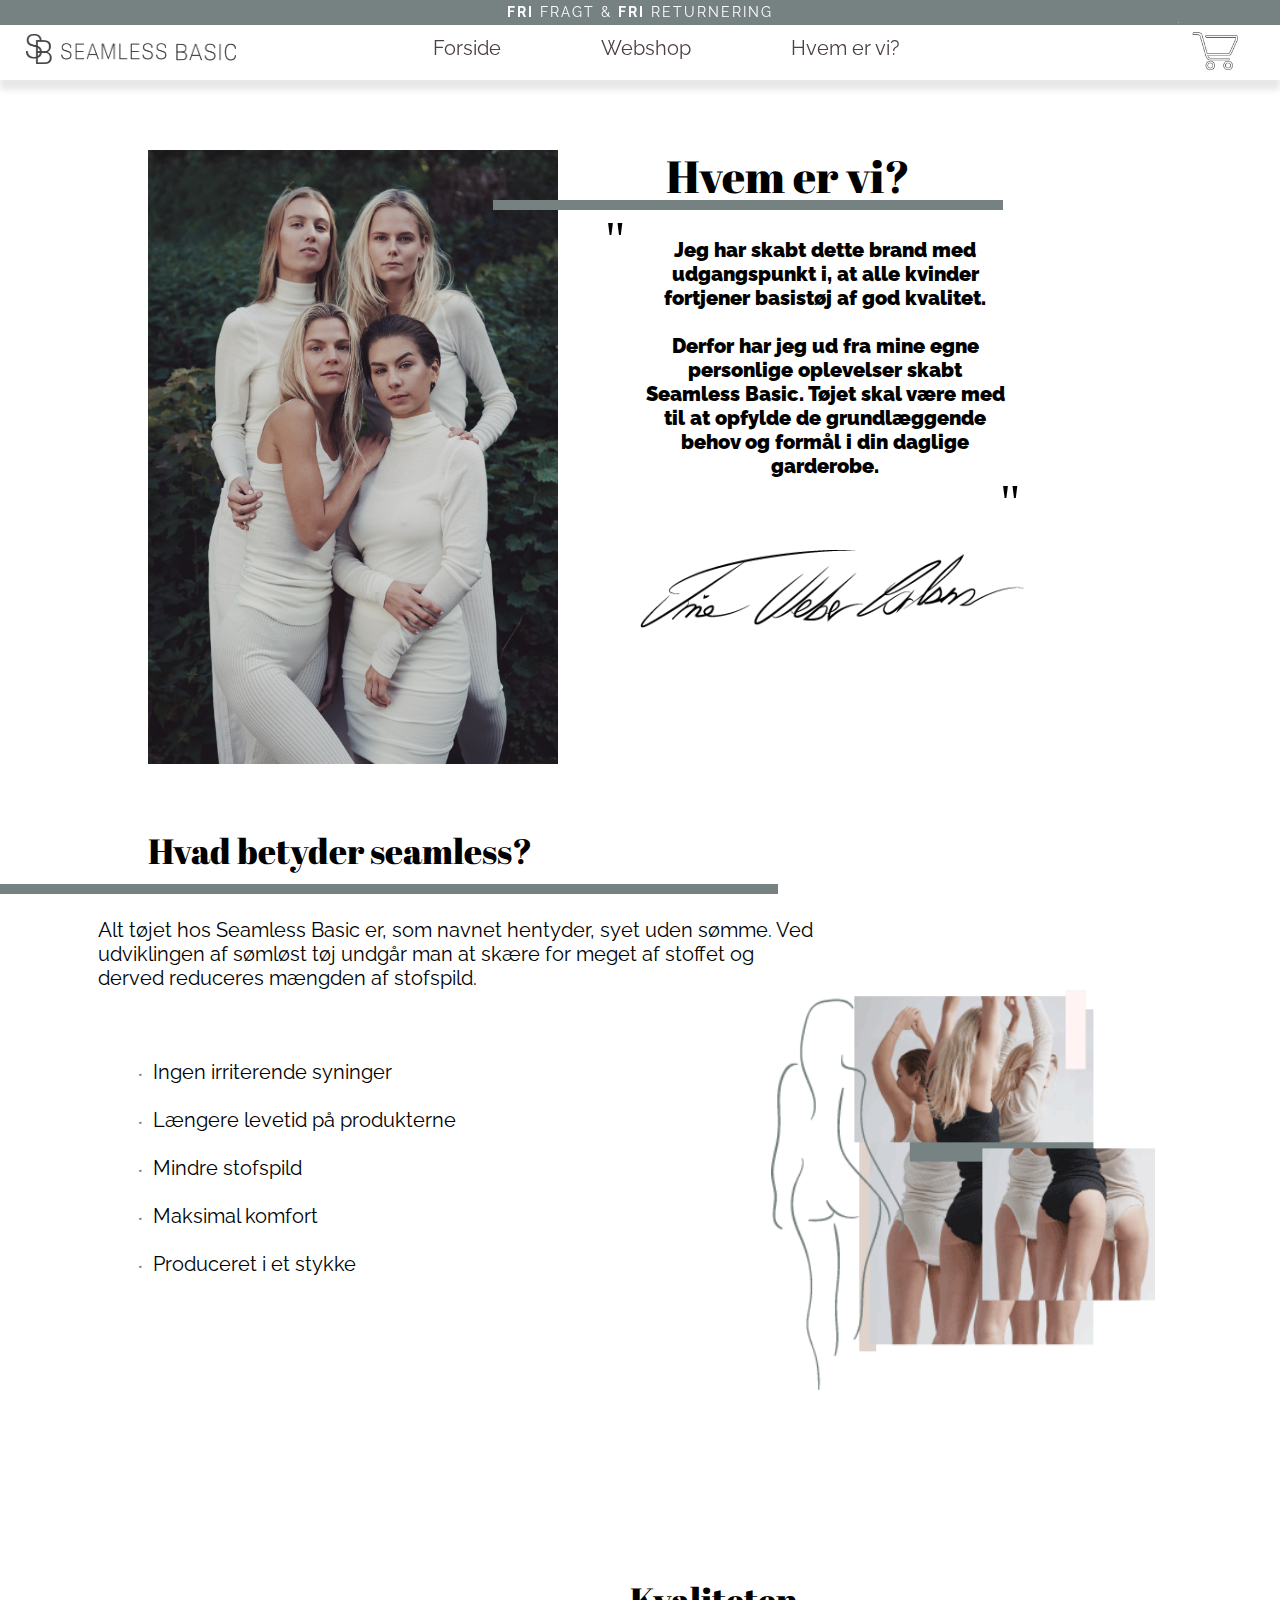
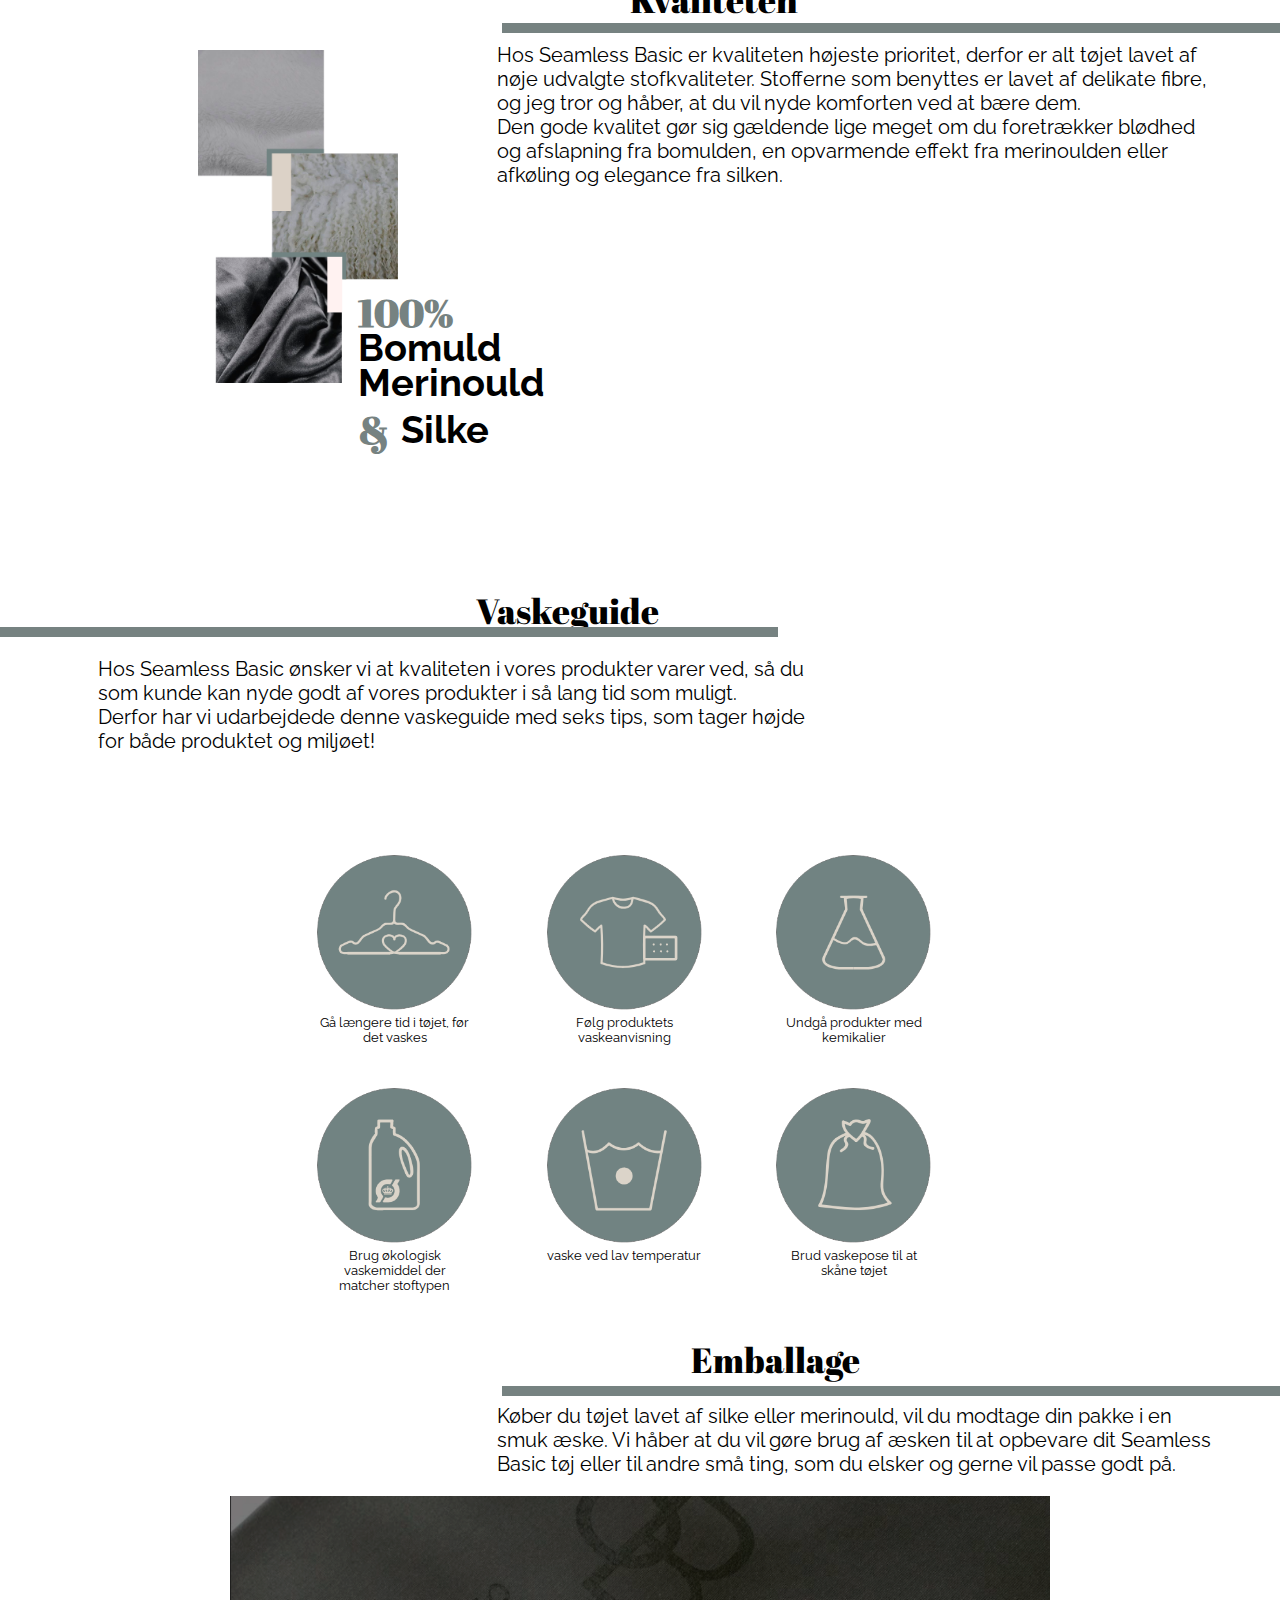
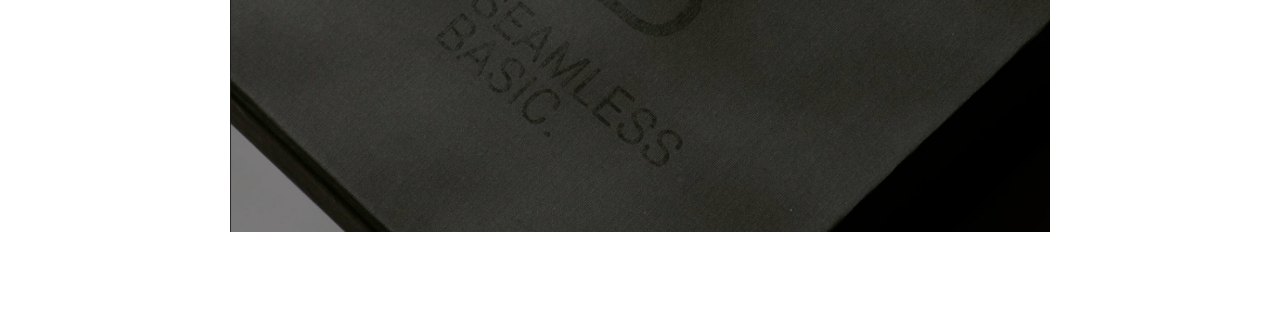
==== hvemside.html @ 3f20584e "font" ====
<!DOCTYPE html>
<html lang="da">

<head>
    <meta charset="utf-8">
    <!-- HUSK AT UDFYLDE BESKRIVELSE TIL SEO-->
    <meta name="Description" content="Hvem er Seamless Basic?">
    <meta name="viewport" content="width=device-width, initial-scale=1.0">
    <title>Seamless Basic</title>
    <meta name="description" content="Seamless Basic er tøjvirksomhed, som producerer basistøj i høj kvalitet.">
    <link rel="stylesheet" href="css/style.css">
    <link rel="icon" type="images" href="images/morktlogo.png">
    <link href="https://fonts.googleapis.com/css?family=Abril+Fatface|Raleway" rel="stylesheet">

</head>

<body>
    <!-- Mobil menu -->
    <div id="myNav" class="overlay">

        <!-- lukke knap i burgermenu -->
        <a href="javascript:void(0)" class="closebtn" onclick="closeNav()">&times;</a>

        <!-- Menu indhold -->
        <div class="overlay-content">

            <a href="index.html">Forside</a>
            <a href="webshop.html">Webshop</a>
            <a href="hvemside.html">Hvem er vi?</a>
            <img class="burgerlogo" src="images/hvidt-logo.png" alt="seamless-basic logo">

        </div>

    </div>
    <header>

        <div class="fragt">
            <p class="breaking" ""><span class="fed">FRI</span> FRAGT &amp; <span class="fed">FRI</span> RETURNERING</p>
        </div>

        <!-- Åben burger menu med -->
        <label onclick="openNav()" class="burgermenu"> &#9776;</label>

        <img class="headlogo" src="images/morktlogo.png" alt="seamless-basic logo">
        <img src="images/logomenu.png" alt="seamless-basic logo" class="comlogo">

        <ul class="commenu">
            <li><a href="index.html">Forside</a></li>
            <li> <a href="webshop.html">Webshop</a></li>
            <li> <a href="hvemside.html">Hvem er vi?</a></li>
        </ul>

        <a href="kurv.html"><img src="images/indkobskurv.png" alt="indkøbskurv" class="indkob"></a>

    </header>


    <div class="hvem_side">
        <section class="hvem_er_vi">


            <img id="hvem_billede" src="images/hvem.jpeg" alt="Billede af modeller med Seamless Basics tøj">


            <h1 class="hvem_overskrift">Hvem er vi?</h1>

            <div class="hvem_streg hvem_streg1"> </div>

            <div class="hvem_er_vi_indhold">
                <p id="tegn1">"</p>
                <p class="trine_tekst">
                    Jeg har skabt dette brand med udgangspunkt i, at alle kvinder fortjener basistøj af god kvalitet. <br><br>Derfor har jeg ud fra mine egne personlige oplevelser skabt Seamless Basic. Tøjet skal være med til at opfylde de grundlæggende behov og formål i din daglige garderobe. </p>
                <p id="tegn2">"</p>
                
            </div>

            <img id="underskrift" src="images/underskrift.png" alt="Trine Webers underskrift">

        </section>

        <section id="seamless">

            <h1 id="seamless_overskrift">Hvad betyder seamless?</h1>

            <div class="hvem_streg hvem_streg2"> </div>

         
                <p class="hvem_tekst hvem_tekst_seam web_tekst_left"> Alt tøjet hos Seamless Basic er, som navnet hentyder, syet uden sømme. Ved udviklingen af sømløst tøj undgår man at skære for meget af stoffet og derved reduceres mængden af stofspild. </p>


                 <img id="seamless_billede" src="images/seamseam.png" alt="Et billede af en sømløs top">

                <ul id="seamless_liste">
                    <li>Ingen irriterende syninger</li>
                    <br>
                    <li>Længere levetid på produkterne</li>
                    <br>
                    <li>Mindre stofspild</li>
                    <br>
                    <li>Maksimal komfort</li>
                    <br>
                    <li>Produceret i et stykke</li>
                </ul>

        </section>

        <section id="kvali">

            <h1 id="kvali_overskrift">Kvaliteten</h1>

            <div class="hvem_streg hvem_streg3"> </div>
            
            <p class="hvem_tekst web_tekst_right"> Hos Seamless Basic er kvaliteten højeste prioritet, derfor er alt tøjet lavet af nøje udvalgte stofkvaliteter. Stofferne som benyttes er lavet af delikate fibre, og jeg tror og håber, at du vil nyde komforten ved at bære dem. <br> Den gode kvalitet gør sig gældende lige meget om du foretrækker blødhed og afslapning fra bomulden, en opvarmende effekt fra merinoulden eller afkøling og elegance fra silken.
            </p>

            <div class="kvali_flex">
                <img id="kvali_billede" src="images/kvalitet_billede.png" alt="Et billede af tøjets kvaliteter">

                <div class="kvali_100">
                    <h2 class="kvali_og">100%</h2>
                    <h2 class="kvali_info">
                        Bomuld </h2>
                    <h2 class="kvali_info">
                        Merinould </h2>

                    <div class="kvalitet_beskrivelse_linje">
                        <h2 class="kvali_og">
                            &amp; </h2>
                        <h2 class="kvali_silke">
                            Silke </h2>
                    </div>
                </div>
            </div>
        </section>


        <section class="vaskeguide1">

            <h1 id="guide_overskrift">Vaskeguide</h1>

            <div class="hvem_streg hvem_streg4"> </div>

            <p class="hvem_tekst web_tekst_left"> Hos Seamless Basic ønsker vi at kvaliteten i vores produkter varer ved, så du som kunde kan nyde godt af vores produkter i så lang tid som muligt. <br> Derfor har vi udarbejdede denne vaskeguide med seks tips, som tager højde for både produktet og miljøet!
            </p>

            <article id="guide">

                <div class="guide_gruppe">
                    <img class="guide_img" src="images/krog.png" alt="Guide til at passe bedre på dit tøj">

                    <p class="ikon1">Gå længere tid i tøjet, før det vaskes</p>
                </div>

                <div class="guide_gruppe">
                    <img class="guide_img" src="images/vaskeanvisning.png" alt="Guide til at passe bedre på dit tøj">

                    <p class="ikon2">Følg produktets vaskeanvisning</p>
                </div>

                <div class="guide_gruppe">
                    <img class="guide_img" src="images/kemikalier.png" alt="Guide til at passe bedre på dit tøj">

                    <p id="ikon2">Undgå produkter med kemikalier</p>
                </div>

                <div class="guide_gruppe">
                    <img class="guide_img" src="images/vaskemiddel.png" alt="Guide til at passe bedre på dit tøj">

                    <p id="ikon2">Brug økologisk vaskemiddel der matcher stoftypen</p>
                </div>

                <div class="guide_gruppe">
                    <img class="guide_img" src="images/kold_vask.png" alt="Guide til at passe bedre på dit tøj">

                    <p id="ikon2">vaske ved lav temperatur</p>
                </div>


                <div class="guide_gruppe">
                    <img class="guide_img" src="images/vaskepose.png" alt="Guide til at passe bedre på dit tøj">

                    <p id="ikon2">Brud vaskepose til at skåne tøjet</p>
                </div>

            </article>
        </section>


        <section id="emba">

            <h1 id="emba_overskrift">Emballage</h1>

            <div class="hvem_streg hvem_streg5"> </div>

            <article class="emba_afsnit">
                <p class="hvem_tekst web_tekst_right"> Køber du tøjet lavet af silke eller merinould, vil du modtage din pakke i en smuk æske. Vi håber at du vil gøre brug af æsken til at opbevare dit Seamless Basic tøj eller til andre små ting, som du elsker og gerne vil passe godt på.
                </p>

                <img id="emba_billede" src="images/embalage_hvem.png" alt="Et billede af den eksklusive indpakning">
            </article>

        </section>

    </div>

<!-- script til burgermenu -->
      <script>
function openNav() {
  document.getElementById("myNav").style.width = "100%";
}

function closeNav() {
  document.getElementById("myNav").style.width = "0%";
}
</script>

</body>

</html>
---- css/style.css ----
/*
FONTE

font-family: 'Abril Fatface', cursive;
font-family: 'Raleway', sans-serif; */

html,
body {
    margin: 0;
    box-sizing: border-box;

}


p,
h2,
h3,
a, 
ul{
 font-family: 'Raleway', sans-serif;
    
}

h1{
    font-family: 'Abril Fatface', cursive;
    
}



.fragt {
    width: 100%;
    height: 25px;
    background-color: #768281;
    text-align: center;
    font-size: 14px;
    font-family: 'Raleway', sans-serif;
    color: white;
    letter-spacing: 2px;
}



.fed {

    font-weight: bold;
}

.breaking {
    margin: 0;
    padding-top: 4px;
}




.overlay {
    height: 100%;
    width: 0;
    position: fixed;
    z-index: 1;
    top: 0;
    left: 0;
    background-color: #768281;
    overflow-x: hidden;
    transition: 0.5s;
    z-index: 2000;
}

/* overlay indhold */

.overlay-content {
    position: relative;
    top: 10%;
    width: 100%;
    text-align: center;
}

/*Burgermenu links */

.overlay a {
    padding: 20px;
    text-decoration: none;
    font-size: 33px;
    color: white;
    display: block;
    transition: 0.3s;
    font-family: 'Raleway', sans-serif;
    border-bottom: 1px solid
}


.overlay .closebtn {
    position: absolute;
    top: 10px;
    right: 90%;
    font-size: 60px;
    padding: 0;
    border-bottom: none;
}

.overlay-content img {
    width: 25%;
    padding-top: 20px;
    margin-left:37.5%;

}

/*header - burgermenu lukkede*/

header {
    height: 80px;
    box-shadow: 0px 10px 6px #E8E8E8;
    width: 100%;
    background-color: white;
    position: fixed;
    top: 0;
    position:fixed;
    top:0;
    z-index: 1000;
   
  

}

.comlogo {
    display: none;
}

.commenu {
    display: none;
}


/*burgermenu-symbol*/

label {
    margin-left: 2%;
    color: #4C4044;
    font-size: 36px;
    position: absolute;


}


/*logo i midten af header*/

.headlogo {
    min-width: 33px;
    max-width: 33px;
    position: absolute;
    left: 45%;
    top: 32px;

}

/*indkøbskurv*/

.indkob {
    width: 10%;
    position: absolute;
    left: 83%;
    min-width: 50px;
    max-width: 50px;
}

/*billede og tekst på forside - Hero*/

.hero{
    position: relative;
    width:100%;
    height: auto;
    margin-top:80px;
    
    
}




.hero img{
    width: 100%;
    
}





.hero button{
    position: absolute;
    border:none;
    background-color:#FFFFFF;
    color:#5C5255;
    font-family: 'Abril Fatface';
    font-size: 16px;
    text-decoration: underline;
    width:100px;
    height:33px;
    top:89%;
    left:55%;
    
}

.tekst{
    position:absolute;
    top:47%;
    left:14%;
    color:white;
}

.tekst h1{
    margin-bottom: 0;
    width:100%;
}

.tekst p{
   margin-top:4px;
    font-size: 12px;
    width:94%
}

.herocom, .herostor{
    display: none;
}


/* Teasers på forside*/

.teaser{
    position:relative;
    width:100%;
    margin-top: 12px;
}

/*hvad er seamless*/

.seamless img  {
    position: relative;
    width:90%;
    margin-left:5%
     
}

.kvalitet img{
    position: relative;
    width:90%;
    margin-left:5%;
    
}


.vaskeguide img{
    position: relative;
    width:90%;
    margin-left:5%;
}

.emballage img{
    position: relative;
    width:90%;
    margin-left:5%;
}

.linktekst{
text-decoration: none;
font-family: 'Abril Fatface';
font-size: 23px;
font-weight: 100;
white-space: nowrap;
position: absolute;
top: 50%;
left: 50%;
transform: translate(-50%, -50%);
color:white;
letter-spacing: 0.5px;

}

.teasercom1 {
    display: none;
}

.teasercom2 {
    display: none;
}

.teasercom3{
    display: none;
}

.teasercom4{
    display: none;
}

/*produkter bund af forside*/ 


.overskrift_bund1{
    font-family: 'Abril Fatface', cursive;
    color: #4C4044;
    font-weight: 100;
    margin-top: 0px;
    font-size: 22px;
    margin-left: 5%;
    margin-bottom: 0px;
    margin-top:4px;
    
}
.stregforside{
    
    background-color:#768281;
    width: 32.8%;
    position:relative;
    left:62.0%;
    top:-15px;
    height:10px;
    

    
}

.imgbund {
    display: none;
}
/*WEBSHOP */
/* Filtrering af tøjet*/
.filtrering {
    clear: both;
    max-width: 100%;
    background-color: white;
    margin-top: 90px;
    margin-left: 10%;
    margin-right: 10%;
}
.filterdrop {
    background-color: #ffff;
    color: white;
    padding: 16px;
    font-size: 16px;
    border: none;
    float: left;
    color: #4C4044;
    text-decoration: underline;
}

.filter-knapper {
    position: relative;
    display: inline-block;
}

.filter-content, .filter-content1, .filter-content2  {
    display: none;
    position: absolute;
    background-color: #fff;
    min-width: 160px;
    box-shadow: 0px 8px 16px 0px rgba(0,0,0,0.2);
    z-index: 1;
    margin-top: 45px;
}

.filter-content1 {
    margin-left: 22%;
}
.filter-content2 {
    margin-left: 47%;
}
.filter-content li, .filter-content1 li, .filter-content2 li {
    cursor: pointer;
    color: #4C4044;
    padding: 12px 16px;
    text-decoration: none;
    display: block;
    list-style-type: none;
}

.filterknapper:hover .filter-content, .filterknapper:hover .filter-content1, .filterknapper:hover .filter-content2  {
    display: block;
}

/* Hele galleriet - billeder af tøj og beskrivelser) */

.galleri {
    clear: both;
    width: 80%;
    margin: 150px auto 10px auto;
}

/* wrapper om billede og produktinformationen */

.produkt {
    float: left;
    margin: 10px;
    width: 43.3%;
    margin-bottom: 30px;
}

.produkt .toj-galleri {
    width: 100%;
    height: auto;
}

.toj-galleri:hover {
    transform: scale(1.05); 
}

/* Wrapper om produktinformation */

.produktbeskrivelse {
    color: #4C4044;
    text-align: center;
    margin: 10px;
    line-height: 23px;
}
/* Styling af produktekst - navnet typen og prisen */
.type, .toj-navn, .pris {
    text-decoration: none;
    color: #4C4044;
}

.toj-navn {
    font-size: 20px;
}

.type {
    font-size: 14px;
}

.pris {
    margin-top: 20px;
    font-size: 15px;
}
/* læg i kurv knap */

.kurv-knap {
    background-color: #4C4044;
    color: white;
    width: 70%;
    font-size: 14px;
    font-family: 'Raleway', sans-serif;
    color: white;
    letter-spacing: 1px;
    text-decoration: none;
    padding: 8px 5px 8px 5px;
    margin: 5px;
    line-height: 40px;
}

/* produktside styling *//* produktside styling *//* produktside styling *//* produktside styling *//* produktside styling */

/* wrapper om hele siden *//* wrapper om hele siden *//* wrapper om hele siden */
.main_section{
    margin-top: 100px;
}

/* (top af produktside) */
/* breadcrumbs *//* breadcrumbs *//* breadcrumbs *//* breadcrumbs *//* breadcrumbs */
ul.breadcrumb {
    margin: 30px 0px 0px -15px;
}

ul.breadcrumb li {
    display: inline;
    font-size: 12px;
}
ul.breadcrumb li+li:before {
    color: #4C4044;
    content: "/\00a0";
}
ul.breadcrumb li a {
    color: #4C4044;
    text-decoration: none;
    font-family: 'Raleway', sans-serif;
}

/* (top af produktside) */
/* slideshow *//* slideshow */ /* slideshow */ /* slideshow */ /* slideshow */ 
.fade{
    width: 80%;
    margin: 10%;
    margin-top: 10%
}

.fade img{
    width: 100%;
}

.slick-prev:before,
.slick-next:before {
  color:#768281 !important; /* !important - er vigtig for at overrule stylingen der hentes ned fra jquery bibliotek */
}

/* (top af produktside) */
/* vælg farve knap *//* vælg farve knap *//* vælg farve knap *//* vælg farve knap */
.container_farveknap , img{
    width: 20px;
    display: flex;
    margin-right: 10px;
}

.container_farveknap{
    justify-content: center;
    width: 100%;
}

.farveknap_overskrit{
    display: flex;
    justify-content: center;
    width: 100%;
}

/* (top af produktside) */
/*produkt information *//*produkt information *//*produkt information *//*produkt information */

.info h1 {
text-align: center;
color: #4C4044;
font-size: 40px;
margin-bottom: 0;
font-family: 'Raleway', sans-serif;
}

.info h2 {
text-align: center;
color: #4C4044;
font-size: 12px;
font-weight: normal;
}

.info h3 {
text-align: center;
color: #4C4044;
font-size: 16px;
font-weight: 100;
}



.fa{/* marker udfra punkter*/ 
    margin-right: 15px;
}




.info_tekst p{
    font-size: 16px;
    color: #4C4044;
    margin: 10px 0px 10px 20px;
}

.container_tekst1 {
    display: flex; 
    justify-content: center;
}

.container_tekst2 {
    display: flex; 
    justify-content: center;
    margin-left: -42.5px;
}



/* (top af produktside) */
/* læg i kurv & fragt *//* læg i kurv & fragt *//* læg i kurv & fragt *//* læg i kurv & fragt */
.kurv_knap{
    background-color: #4C4044;
    padding: 10px 40px 10px 40px;
    color: white;
    font-family:  'Raleway', sans-serif;
    font-size: 16px;
    text-decoration: none;
}

.kurv_container{
    display: flex;
    position: relative;
    justify-content: center;
    margin-top: 20px;
}

.fri_fragt img{
    width: 40px;
    height:30px;
    margin-right: 10px;
}

.fri_fragt {
    display: flex;
    position: relative;
    align-items: center;
    justify-content: center;
    margin-top: 20px;
}

/* populære produkter (bund af produktside)*//* populære produkter (bund af produktside)*/

.produkter_bund_overskrift{
    display: flex;
    width: 100%
}


.overskrift_bund{
    font-family: 'Abril Fatface', cursive;
    font-weight: normal;
    margin-left: 0px;
    color: #4C4044;
    width: 190px;
    font-size: 20px;
    margin-left: 6%;
    
}
.streg_overskrift{
    background-color: #768281;
    height: 4px;
    width: 37%;
    position: relative;
    top: 33px;
    margin-left: 5px;
    
}

.produkter_bund{
margin-left: 5%;
margin-top: 0;
width: 90%;
}

.produkt_3_infoside{
    display: none;
}

/* produktside styling SLUT *//* produktside styling SLUT *//* produktside styling SLUT *//* produktside styling SLUT */

/* indkøbskurv styling *//* indkøbskurv styling *//* indkøbskurv styling *//* indkøbskurv styling */

.content_kurv{
    margin-top: 110px;
}

.content_kurv h1{
    text-align: center;
    font-family: 'Abril Fatface', cursive;
    font-weight: normal;
    color: #4C4044;
    font-size: 30px;
    margin-bottom: 0;
}

.kurv_streg_overskrift{
    padding: 2px 5px 5px 2px;
    background-color: #768281;
    width: 225px;
    margin: auto;
    position: relative;
    top: -5px; 
}

.tom_kurv{
    text-align: center;
    font-size: 30px;
    margin-bottom: 10px;
    color: #4C4044;
}

.kurv_knap_tom{
    background-color: #768281;
    padding: 10px 40px 10px 40px;
    color: white;
    font-family:  'Raleway', sans-serif;
    font-size: 16px;
    text-decoration: none;
    width: 
}

.kurv_tom_container{
    display: flex;
    position: relative;
    justify-content: center;
    margin-top: 20px;
    margin-bottom: 100px;
}

/* indkøbskurv styling - SLUT *//* indkøbskurv styling - SLUT *//* indkøbskurv styling - SLUT */


/* hvem side styling *//* hvem side styling *//* hvem side styling *//* hvem side styling *//* hvem side styling */
.hvem_side {
    margin-top: 100px;
    width: 100%;
    margin-right: 0;

}

/* styling af alle streger */

.hvem_streg {
    background-color: #768281;
    padding: 5px;
    position: absolute;
}


/* styling af alle tekster */

.hvem_tekst {
    text-align: center;
    font-size: 13px;
    width: 90%;
    margin-left: auto;
    margin-right: auto;
    
    
    
    
}


/* styling af hvem er vi container */

.hvem_er_vi {
    display: flex;
    flex-direction: column;
}

/* styling til billede */

#hvem_billede {
    width: 40%;
    height: auto;
    margin-left: 20px;
    z-index: -1;
}


/*styling til overskriften */

.hvem_overskrift {
    font-weight: normal;
    top: 80px;
    left: 47%;
    position: absolute;
    font-size: 30px;
    width: 200px;
}

/*styling til streg under overskriften */

.hvem_streg1 {
    margin-top: 50px;
    margin-left: 35%;
    width: 200px; 
}


/* styling til tegn */

#tegn1,
#tegn2 {
    font-size: 50px;
    font-family: cursive;
    margin: 0;
}

#tegn1 {
    margin-bottom: -50px;
}

#tegn2 {
    position: relative;
    left: 80%;
    max-width: 1px;
    top: -25px;
}




/*styling til tekst */

.hvem_er_vi_indhold {
    position: absolute;
    margin-top: 60px;
    margin-left: 50%;
    width: 45%;
    
}

.trine_tekst {
    font-size: 13px;
    text-align: center;
    font-weight: 900;
}


#underskrift {
    width: 70%;
    position: relative;
    margin-top: 170px;
    margin-left: auto;
    margin-right: auto;
}


/* styling til seamless afsnit*/

#seamless {
    display: flex;
    flex-direction: column;
    margin-top: 40px; 
}

#seamless_overskrift {
    font-size: 23px;
    margin-left: 12%;
    font-weight: normal;
    width: 275px;  
}


.hvem_streg2 {
    width: 88%;
    margin-top: 53px;
    left: 0;
}


#seamless_billede {
    width: 80%;
    position: relative;
    margin-left: 10%;
    margin-right: 10%;
}

#seamless_liste {
    position: relative;
    font-size: 13px;
    width: 210px;
    margin-left: auto;
    margin-right: auto;
    list-style: none;
    font-family: 'Raleway', sans-serif;
}



/*styling som fjerne de sorte prikker*/




/*styling til prikker*/

#seamless_liste ::before {
    content: "\2022";
    font-size: 13px;
    color: #768281;
    display: inline-block;
    width: 15px;
}



/* Styling til kvaliterne afsnit */

#kvali_overskrift {
    position: relative;
    font-size: 25px;
    font-weight: normal;
    left: 12%;
    width: 120px;
}


.hvem_streg3 {
    margin-top: -20px;
    position: relative;
    right: -12%;
    width: 88%;
    
}


.kvali_og {
    font-size: 200%;
    font-family: 'Abril Fatface', cursive;
    color: #768281;
}

#kvali_billede {
    position: relative;
    margin-left: auto;
    margin-right: auto;
    width: 50%;
    left: -10px;
}

.kvali_100 {
    position: relative;
    right: -60%;
    max-width: 0%;
    line-height: 4px;
    margin-top: -100px;
}

.kvalitet_beskrivelse_linje {
    display: flex;
    margin-top: -20px;
}

.kvali_silke {
    margin-left: 12px;
}

.kvali_flex {
    float: right;
    margin-bottom: 5%;
}



/* Styling til vaskeguide afsnit */

#guide_overskrift {
    position: relative;
    right: 0px;
    font-size: 25px;
    font-weight: normal;
    width: 130px;
    margin-left: 12%;
    
}

.hvem_streg4 {
    margin-top: -19px;
    width: 88%;


}


/* Styling af vaskeguide */

.guide_gruppe p {
    text-align: center;
    width: 90px;
    margin-left: 5%;
    margin-top: 5px;
    font-size: 13px;
}

#guide {
    width: 100%;
    margin: 10% 0% 0% 8%;
    
}

.guide_gruppe {
    width: 39%;
    height: 30%;
    float: left;
    margin-left: 5%;

}


.vaskeguide1 img {
    position: relative;
    width: 80%;
}


/* Styling til emballage afsnit */


#emba_overskrift {
    position: relative;
    font-size: 25px;
    font-weight: normal;
    left: 12%;
    width: 120px;
}

.hvem_streg5 {
    margin-top: -18px;
    position: relative;
    right: -12%;
    width: 88%;
}



#emba_billede {
    width: 80%;
    margin-left: 10%;
    margin-bottom: 10%;
}

/* hvem styling slut *//* hvem styling slut *//* hvem styling slut *//* hvem styling slut */

/* footer */
footer {
    clear: both;
    display: block;
    background-color: #768281;
    font-family: 'raleway';
    font-weight: lighter;
    color: white;
    text-align: center;
    font-size: 13px;
    width: 100%;
    height: 100%;
}

/* punkterne i footeren */

.footer-list {
    list-style-type: none;
    padding:10px;
    font-weight: lighter;
}

/* logo i footer */

.footer-logo {
    width: 15%;
    margin-left: auto;
    margin-right: auto;
}


/* faq infoen i footer */

.footer-info {
    color: white;
    text-decoration: none;
    font-style: normal;
    font-weight: lighter;
}

/* faq overksrift footer */

.faq {
    font-size: 30px;
    margin-bottom: -30px;
}

/* instagram link */

.instagram {
    width: 5%;
    margin-top: -15px;
    margin-left: auto;
}

/*tablet*/
@media (min-width: 767px)  {
  
  header {
        position: fixed;
    }

    .headlogo {
        display: none;
    }

    .indkob {
        max-width: 60px;
        min-width: 60px;
        left: 89%;
        top: 22px;
    }

    label {
        display: none;
    }

    .comlogo {
        
        display: none;
       
    }

    .commenu {
        display: inline;
        list-style: none;
        white-space: nowrap;

    }

    .commenu a {

        font-size: 20px;
        font-family: 'Raleway', sans-serif;
        text-decoration: none;
        margin-top: -6px;
        padding-left: 80px;
        color: #4C4044;
        float: left;
        position: relative;
        left: 14.5%;
    }

    .headlogo {
        display: inline;
        left:2%
    }
    
    
    /*Hero image og tekst - forside*/
    
    .heromobil{
        display: none;
    }
    
    .hero img{
        width:90%;
        margin-left: 5%;
        
    }
    
    .herocom {
       display: inline;
        
    
        
        
    }
    
    .tekst{
    left:43%;
    top:52%
}

.tekst h1{
    
    font-size: 30px;
    
}

.tekst p{
    font-size: 14px;
    width:80%;
    
}
    
    .hero button{
        left:77.5%;
        top: 90%; 
        height:30px;
        width:100px;
    
    }
    
    /*teaser på forside*/
    
     
    .teaser{
        display:none;
    }
    
    .teasercom1{
        display: inline-block;
        position: relative;
        width:50%;
        margin-left:5%;
        margin-top:10px;
        float: left;

    }
    
    .teasercom2{
        display: inline-block;
        position: relative;
        width:38%;
        margin-top: 10px;
        float: left;
        margin-left:2%;
        
        
    }
    
    .teasercom3{
        display: inline-block;
        position: relative;
        width:38%;
        margin-left:5%;
    }
    
    .teasercom4{
        display: inline-block;
        position:relative;
        width:50%;
        margin-left:2%;
    }
    
    
    .teasercom1:hover{
        opacity: 0.7;
    }
    
    .teasercom2:hover{
        opacity: 0.7;
    }
    
     .teasercom3:hover{
        opacity: 0.7;
    }
    
     .teasercom4:hover{
        opacity: 0.7;
    }


    .seamlesscom img{
       
    width:100%;
    height:184.31px;
        
    }
    
    .kvalitetcom img{

        width:100%;
        height:184.31px;
    }
    
    .vaskeguidecom img{
        width:100%;
        height:184.31px;
        
        
    }
    
    .emballagecom img{
        width:100%;
        height:184.31px;
        
    }
    
    .overskrift_bund1{
    font-family: 'Abril Fatface', cursive;
    color: #4C4044;
    font-weight: 100;
    margin-top: 0px;
    font-size: 22px;
    margin-left: 5%;
    margin-bottom: 0px;
    
}
.stregforside{
    
    background-color:#768281;
    width: 62.8%;
    position:relative;
    left:32.5%;
    top:-14px;
    height:10px;
    

    
}

    .imgbund {
        display: block;
    }
/* webshop */
    .filtrering {
        margin-left: 35%;
        width: 100%;
    }

.filter-content1 {
    margin-left: 10%;
}
.filter-content2 {
    margin-left: 22%;
}
    
/* wrapper om billede og produktinformationen */

.produkt {
    width: 30%;
}
    /* produkttype beskrivelse */
    .type {
font-size: 14px;
    }
     
/* produktside styling - TABLET */ /* produktside styling - TABLET *//* produktside styling - TABLET */
    
.container_web{
    display: flex;
    margin: 1% 5% 5% 5%;
    justify-content: center;
    }
    
/* alt højrestillet content - TABLET*/ /* alt højrestillet content - TABLET*/
.info{
    margin-left: 5%
    }
    
    
/* slideshow - TABLET *//* slideshow - TABLET *//* slideshow - TABLET */     
.fade img{
    width: 400px;
    margin: 0;
}
    
.fade{
    width: 400px;
    margin: 30px;
}

/* produkt information - TABLET *//* produkt information - TABLET */
    
.info h1 {
text-align: left;
margin-bottom: 0;
}

.info h2 {
text-align: left;
font-size: 17px;
margin-bottom: 0;
}

.info h3 {
text-align: left;
font-size: 17px;
margin-bottom: 30px;
margin-top: 0;
}
    
.info_tekst p{
    font-size: 14px;
    margin: 10px 0px 10px 0px;
}

.container_tekst1 {
    display: block; 
}

.container_tekst2 {
    display: block; 
    margin-left: 0px;
}

/* læg i kurv & fragt - TABLET *//* læg i kurv & fragt - TABLET *//* læg i kurv & fragt - TABLET */

.fri_fragt{
    margin-left: -15px;   
}
    
    
.kurv_container{
    display: block;
    margin-top: 50px;    
}  
    

.fri_fragt {
    margin-top: 50px;
}

    
/* vis billede 3 af populære produkter - TABLET *//* vis billede 3 af populære produkter - TABLET */
    
.produkt_3_infoside{
    display: block;
}

/* alle produkter bund - TABLET */ /* alle produkter bund - TABLET */ 
.produkter_bund{
    margin-left: 10%;
    margin-top: 0;
    width: 80%;
        
    }
    
    
/* Overskrift bund produktside - TABLET *//* Overskrift bund produktside - TABLET */
    
.streg_overskrift{
        width: 50%;
        top: 62px;
    }
.overskrift_bund {
    font-size: 35px;
    width: 334px;
    }
    
/* produktside styling - TABLET - SLUT *//* produktside styling - TABLET - SLUT *//* produktside styling - TABLET - SLUT */
/* indkøbskurv styling *//* indkøbskurv styling *//* indkøbskurv styling *//* indkøbskurv styling */
    
.content_kurv h1{
    font-size: 50px;
}

.kurv_streg_overskrift{
    width: 380px;
}


    /* HVEM ER VI SIDE TABLET START */    /* HVEM ER VI SIDE TABLET START */    /* HVEM ER VI SIDE TABLET START */
    
    /* styling af hele siden */
    .hvem_side {
        width: 80%;
        margin-left: auto;
        margin-right: auto;
        margin-top: 150px;
    }

    #seamless_billede{
        width: 40%;
        position: absolute;
        right: -75px;
        top: 800px;
        margin-left: 0;
    }

#seamless_liste {
    width: 320px;
    margin: 50px 0px 0px -30px;
    font-size: 20px;
}

    .hvem_tekst {
        font-size: 20px;
        text-align: inherit;
        width: 70%;
        margin-left: 0%;
    }
    
    
    .web_tekst_right{
        position: relative;
        left:36%
        
    }

    .web_tekst_left{
        margin-left: -30px;

        
    }

    /* styling af trine afsnit */
    .hvem_streg1 {
        width: 45%;
        right: 85px;
    }

    .hvem_overskrift{
        margin-left: 5%;
        font-size: 45px;
        width: 300px;
        margin-top: 65px;
    }

    .hvem_er_vi_indhold {
        margin-left: 40%;
        margin-right: 4%;
        width: 370px;
        max-width: 400px;
    }
    

    
    .trine_tekst {
    font-size: 20px;
}

    #tegn1{
        position: relative;
        left: -35px;
    }
    
    #tegn2 {
        left: 360px; 
    }


    #underskrift {
        position: absolute;
        margin-left: 40%;
        margin-top: 45%;
        width: 40%;
    }

/* styling af hvad er seamless *//* styling af hvad er seamless *//* styling af hvad er seamless */
    
    #seamless_overskrift {
        position: relative;
        font-size: 35px;
        width: 390px;
        margin-left: 0;
        right: -2%;
        
    }

    .hvem_streg2 {
        margin-top: 80px;
        width: 60%;
    }





    /* styling af kvalitet afsnit */    /* styling af kvalitet afsnit */    /* styling af kvalitet afsnit */
    
    #kvali_overskrift {
        position: relative;
        font-size: 35px;
        left: 49%;
        margin-bottom: 20px;
    }
    
    #kvali{
        margin-top: 100px;
    }

    .hvem_streg3 {
        right: 0px;
        width: 60%;
        position: absolute;
    }



    #kvali_billede {
    position: absolute;
    width: 200px;
    left: 70px;
    top: 1300px;
    }

.kvali_100 {
    position: absolute;
    font-size: 25px;
    top: 1630px;
    left: 230px;
    line-height: 4px;
}
    
.kvali_og {
    font-size: 150%; 
}
    


    /* styling af vaskeguide afsnit */
    #guide {
        margin-bottom: 10%;
    }

    .vaskeguide1{
        margin-top: 300px;
    }

    #guide p {
        width: 80%;
        margin-left: 0;
    }

    .guide_gruppe {
        width: 27%;
        margin-bottom: 30px;
    }



#guide_overskrift {
        font-size: 35px;
        width: 180px;
        right: -22%;
    }

    .hvem_streg4 {
        width:60%;
        left: 0;
        margin-top: -30px;
    }

/* styling emballage tablet *//* styling emballage tablet */
    
#emba_overskrift {
    width: 88%;
    font-size: 35px;
    margin-bottom: 21px;
    left: 11%;
    
}

.hvem_streg5 {
        right: 0px;
        width: 60%;
        position: absolute;
}


    
/* Footer */    
    footer {
        text-align: left;
        font-size: 12px;
        margin-bottom: 0;
    }
    .footer-overskrift {
        font-size: 15px;
        padding-top: 10px;
    }
     .footer-list {
        display: flex;
        flex-direction: row;
        align-items: flex-start;
        justify-content: space-between;
    }
    
    .footer-logo {
        margin-left: 0;
        margin-right: 10px;
        margin-bottom: 0;
        width: 9%;
        padding-top: 9px;        
    }
    .kontakt-info, .fakta {
        margin: -17px 35px 0 15px;
        line-height: 20px;
    }
    .footer-overskrift {
        line-height: 15px;
    }
    .instagram {
        margin-top: 60px;
        width: 10%;
    }
}

/* Laptop */

@media (min-width: 1024px) {

    /*header*/

    header {
        position: fixed;
    }

    .headlogo {
        display: none;
    }

    .indkob {
        max-width: 60px;
        min-width: 60px;
        left: 92%;
        top: 22px;
    }

    label {
        display: none;
    }

    .comlogo {
        display: inline;
        width: 210px;
        margin-top: 9px;
        margin-left: 2%;
        display: inline-block;
        min-height: 30px;
    }

    .commenu {
        display: inline;
        list-style: none;
        white-space: nowrap;
        

    }

    .commenu a {

        font-size: 20px;
        font-family: 'Raleway', sans-serif;
        text-decoration: none;
        margin-top: -6px;
        padding-left: 100px;
        color: #4C4044;
        float: left;
        top: -26px;

        left:26%


        
        
    }

    .headlogo {
        display: none;
    }
    
    
    /*Hero image - forside*/
    
    .tekst h1{
        font-size: 40px;
    }
    
    .tekst p{
        font-size:  16px;
       
    }
    
    .herostor{
        display: none;
    }
    
    .hero button{
        width:120px;
        height:40px;
        font-size: 18px;
        left:77%
    }
    
    /*teaser på forsiden*/
       
    .linktekst{
        font-size: 33px;
    }
    
    .seamlesscom img{
   
    height:280px;
        
    }
    
    .kvalitetcom img{

        height:280px;
    }
    
    .vaskeguidecom img{
        height:280px;
       
        
    }
    
    .emballagecom img{
        
        height:280px;
    }
    
    .overskrift_bund1{
    font-family: 'Abril Fatface', cursive;
    color: #4C4044;
    font-weight: 100;
    margin-top: 0px;
    font-size: 28px;
    margin-left: 5%;
    margin-bottom: 0px;
    
}
.stregforside{
    
    background-color:#768281;
    width: 62.8%;
    position:relative;
    left:32.5%;
    top:-18px;
    height:10px;
    

    
}
    
/* HVEM ER VI SIDE START  pc */     /* HVEM ER VI SIDE START  pc */    /* HVEM ER VI SIDE START  pc */
    
.hvem_streg1{
        margin-right: 15%;
        width: 500px;
    }
 
    #seamless_billede{
        position: absolute;
        top: 990px;
        width: 30%;
        margin-right: 200px;
    }
    
    #underskrift{
        margin-top: 400px;
        width: 30%;
        
    }
    
    #kvali{
        margin-top: 300px;
    }
    
    .kvali_flex{
        top: 350px;
        position: absolute;
    }
    
    .vaskeguide1{
        margin-top: 400px;

    }
    
    #emba_overskrift{
            left: 55%;
            max-width: 100px;
    }
    
    #guide{
        width: 70%;
        margin-right: auto;
        margin-left: auto;
    }



    
   
    /*WEBSHOP*/
/* filtercontent dropdown */
    .filter-content1 {
        margin-left: 6%;
    }
    
    .filter-content2 {
        margin-left:15%;
    }
    
/* wrapper om billede og produktinformationen */
.produkt {
    width: 28.4%;
    margin: 20px 20px 40px 20px;
}

    
/* produktside styling - WEB */ /* produktside styling - TABLET - SLUT *//* produktside styling - TABLET - SLUT */

/* slide show - web *//* slide show - web *//* slide show - web */
.fade img{
    width: 500px;
    margin: 0;
}
    
.fade{
    width: 500px;
    margin: 30px;
    display: block;
}

/* alt højrestillet content - WEB *//* alt højrestillet content - WEB */
.info{
margin: 20px 0px 0px 150px;
}
    
/* ryk alt content top til venstre - flex er ikke i midten mere */
    
.container_web{
    justify-content: flex-start;
    }
    
/*overskrift bund - WEB *//*overskrift bund - WEB *//*overskrift bund - WEB */
    
.overskrift_bund {
    font-size: 35px;
    width: 340px;
    }
    
.streg_overskrift{
    width: 60%;
        
    }



/* produktstørrelse*/

/* Footer */

    .footer-logo {
        width: 5%;
    }
    
    .fakta {
        margin-right: auto;
    }
    .instagram {
        margin-top: 50px;
    }
}
@media (min-width: 1440px) {
    .commenu a{
        left: 28%;
    }
    
    
    /*Hero image og tekst*/
    
        .herocom{
        display: none;
        
    }
    
    .herostor{
        display: inline-block;
    }
    
    .tekst p{
        width:65%
    }
    
    .tekst h1{
        font-size: 50px;
    }
    
    .tekst p{
        font-size:22px
    }
    
    .hero button{
        
    }
    
    .tekst {
    
        top:58%;
    }
    
    .hero button{
        width: 170px;
        height:60px;
        font-size:28px;
        top:87%;
        left:81%
    }
    
    /*teaser på forside*/
       .seamlesscom img{
       
    
    height:320px;
        
    }
    
    .kvalitetcom img{

       
        height:320px;
    }
    
    .vaskeguidecom img{
       margin-top:12px;
        height:320px;
      
        
    }
    
    .emballagecom img{
        margin-top:12px;
        height:320px;
    }
    
    .overskrift_bund1{
    font-family: 'Abril Fatface', cursive;
    color: #4C4044;
    font-weight: 100;
    margin-top: 0px;
    font-size: 28px;
    margin-left: 5%;
    margin-bottom: 0px;
    
}
.stregforside{
    
    background-color:#768281;
    width: 70.8%;
    position:relative;
    left:24.5%;
    top:-18px;
    height:10px;
    

    
}


        /*WEBSHOP*/
/* wrapper om billede og produktinformationen */
.produkt {
    width: 28.9%;
}  
    
}
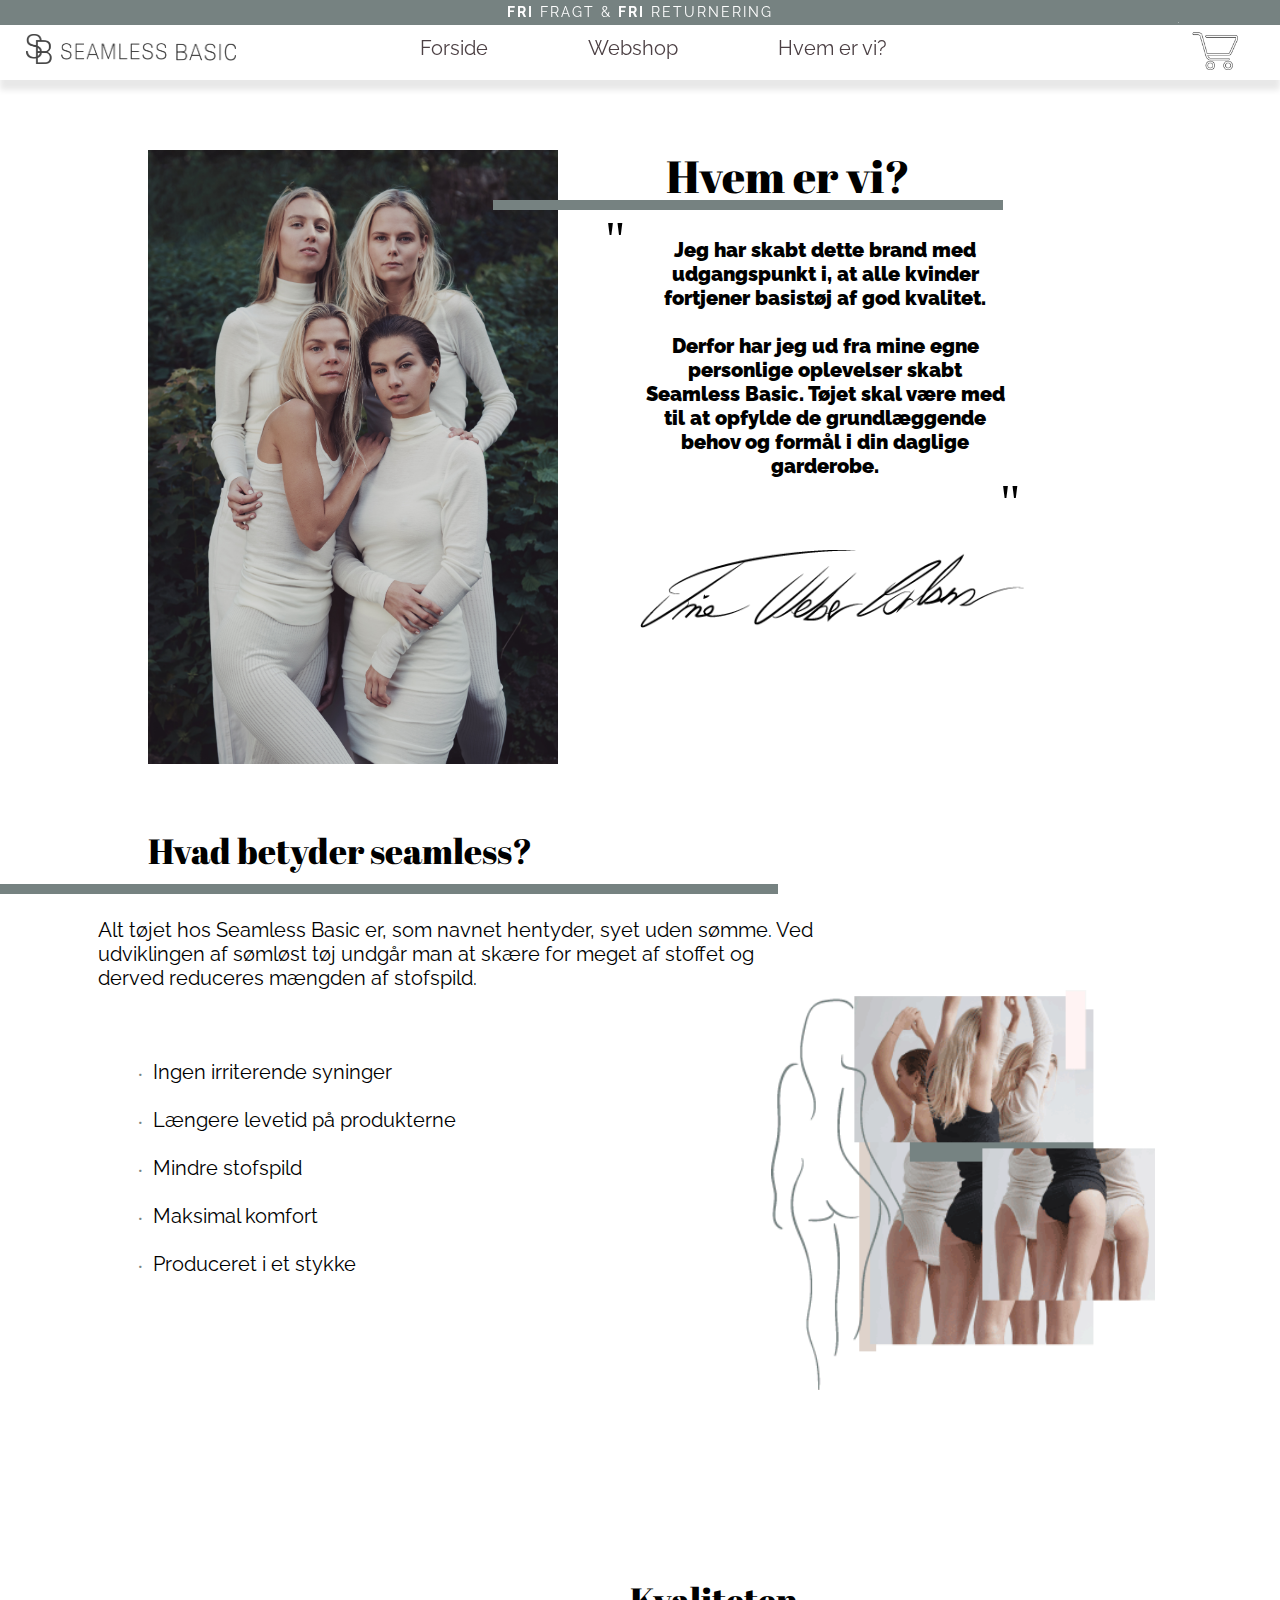
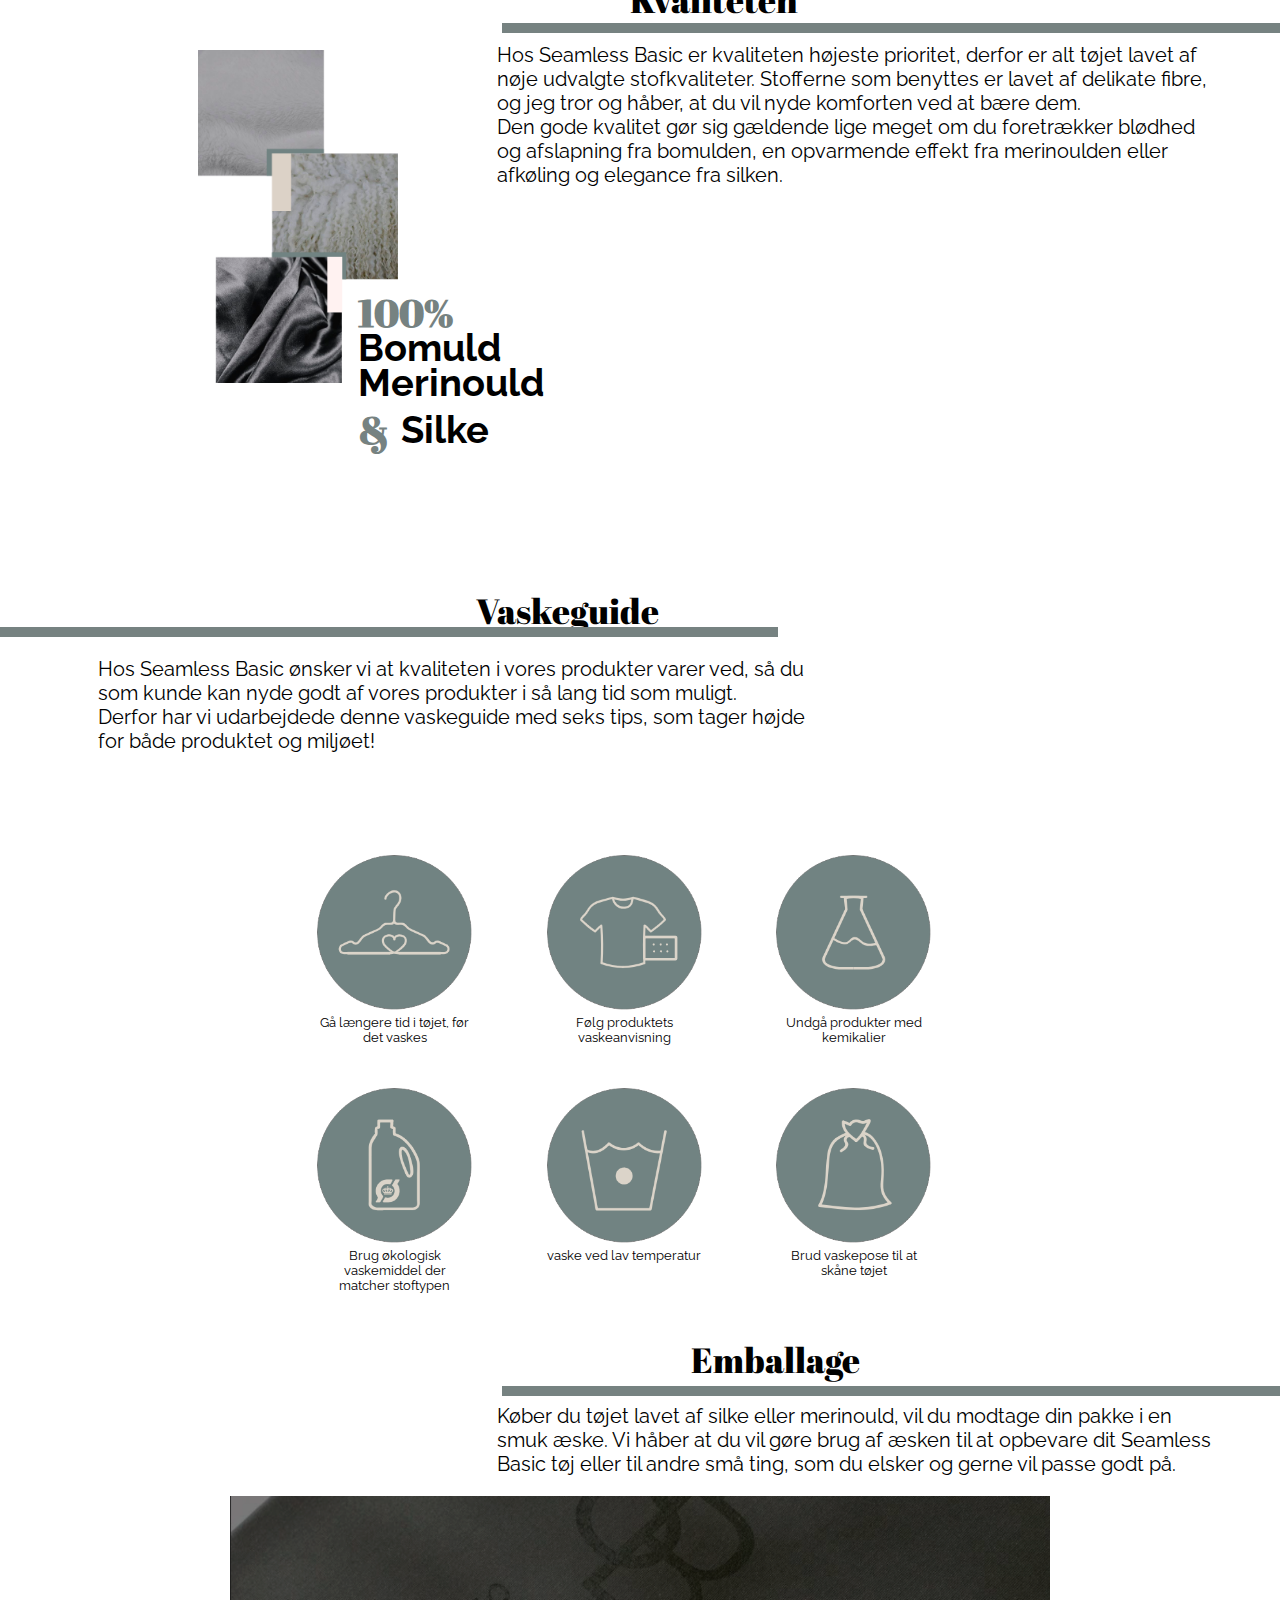
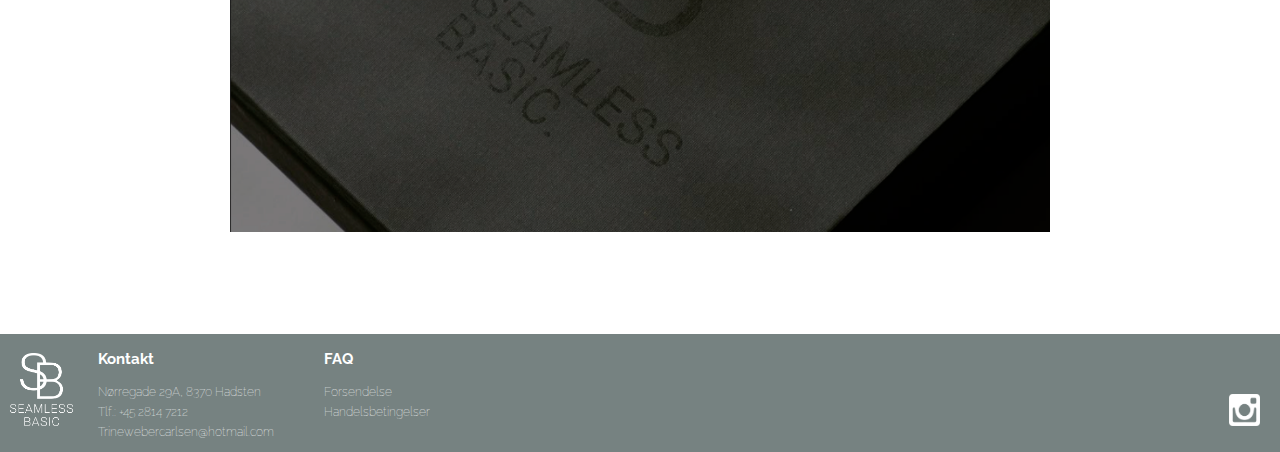
==== commit cae9e9c0: "footer hvemside" ====
--- a/hvemside.html
+++ b/hvemside.html
@@ -202,6 +202,29 @@
         </section>
 
     </div>
+    
+    <!-- footer -->
+    <footer>
+
+        <section class="footer-list">
+            <img src="images/hvidt-logo.png" alt="Seamless Logo" class="footer-logo">
+            <div class="kontakt-info">
+                <h3 class="footer-overskrift">Kontakt</h3>
+                <address><a href="https://goo.gl/maps/ZBHQeW9ifoC2" target="_blank" class="footer-info">Nørregade 29A, 8370 Hadsten</a></address>
+                <a href="tel:28147212" class="footer-info">Tlf.: +45 2814 7212</a>
+                <br>
+                <a href="mailto:trinewebercarlsen@hotmail.com" class="footer-info">Trinewebercarlsen@hotmail.com</a>
+            </div>
+            <div class="fakta">
+                <h3 class="footer-overskrift">FAQ</h3>
+                <a href="#" class="footer-info">Forsendelse</a><br>
+                <a href="#" class="footer-info">Handelsbetingelser</a>
+            </div>
+
+            <a href="https://www.instagram.com/seamlessbasic/"><img src="images/instagram.png" alt="instagram" class="instagram"></a>
+        </section>
+
+    </footer>
 
 <!-- script til burgermenu -->
       <script>
--- a/css/style.css
+++ b/css/style.css
@@ -1695,7 +1695,7 @@
         float: left;
         top: -26px;
 
-        left:26%
+        left:25%
 
 
         
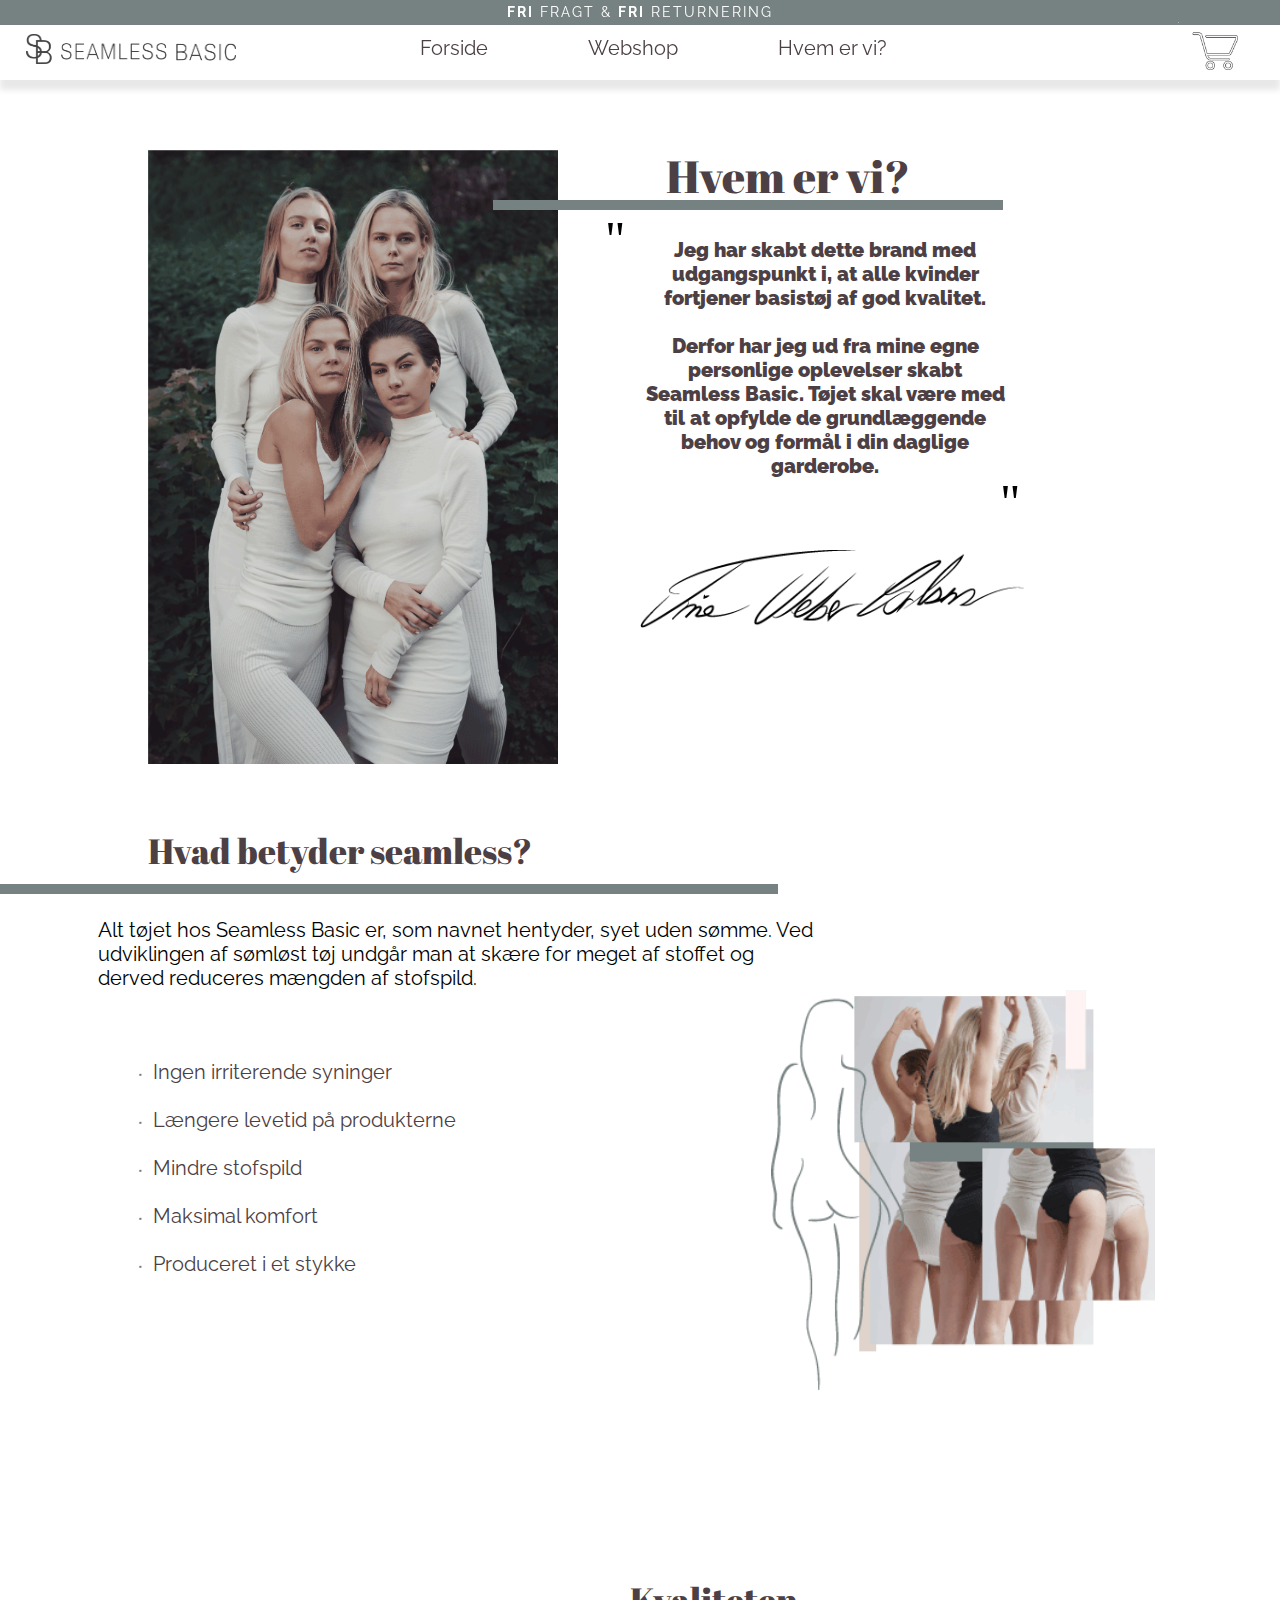
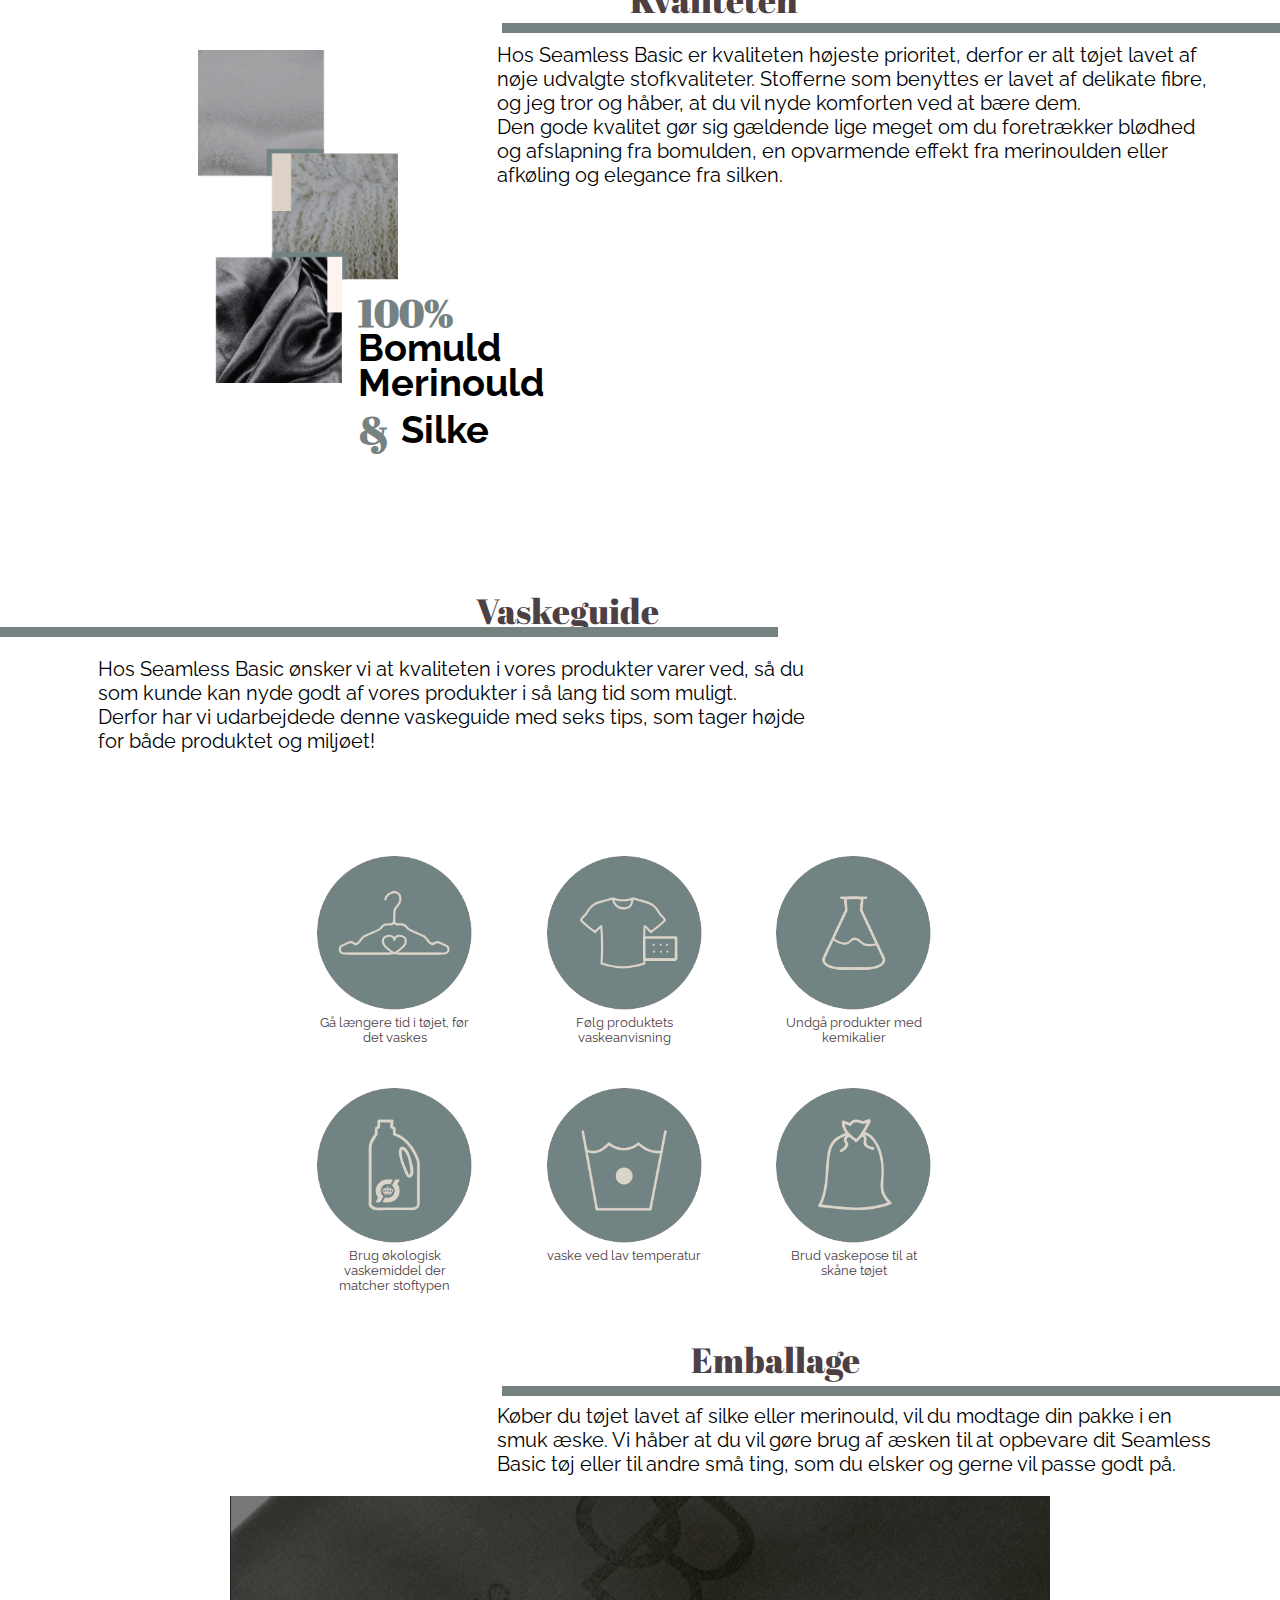
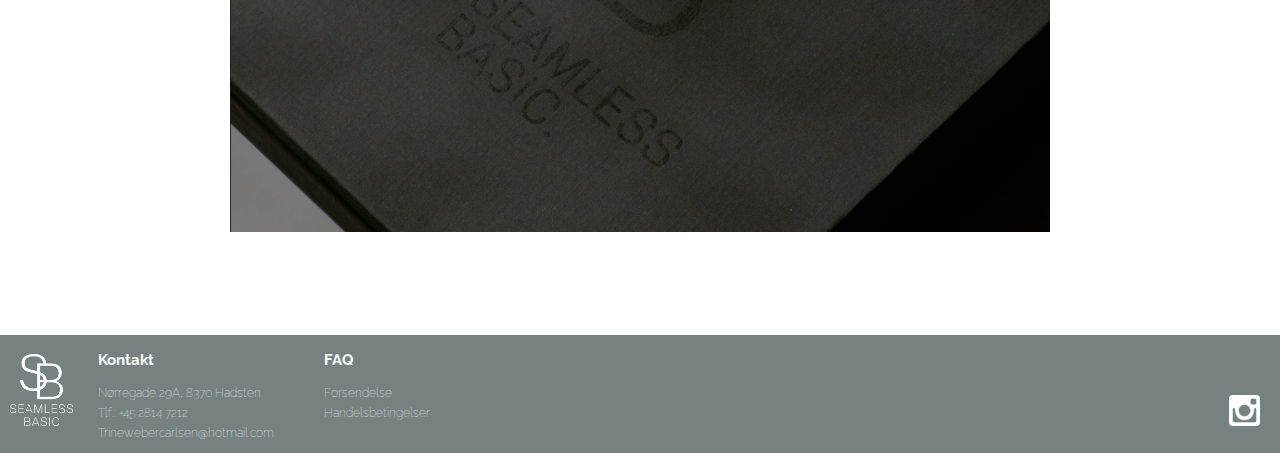
==== commit 956730eb: "upti" ====
--- a/hvemside.html
+++ b/hvemside.html
@@ -59,7 +59,7 @@
         <section class="hvem_er_vi">
 
 
-            <img id="hvem_billede" src="images/hvem.jpeg" alt="Billede af modeller med Seamless Basics tøj">
+            <img id="hvem_billede" src="images/hvem.png" alt="Billede af modeller med Seamless Basics tøj">
 
 
             <h1 class="hvem_overskrift">Hvem er vi?</h1>
--- a/css/style.css
+++ b/css/style.css
@@ -23,6 +23,7 @@
 
 h1{
     font-family: 'Abril Fatface', cursive;
+    font-weight: normal;
     
 }
 
@@ -193,25 +194,30 @@
     border:none;
     background-color:#FFFFFF;
     color:#5C5255;
+    width:97px;
+    height:30px;
+    top:91%;
+    left:66%;
+    
+}
+
+.hero a{
+    background-color:#FFFFFF;
+    color:#5C5255;
     font-family: 'Abril Fatface';
-    font-size: 16px;
-    text-decoration: underline;
-    width:100px;
-    height:33px;
-    top:89%;
-    left:55%;
-    
+    font-size: 16px;   
 }
 
 .tekst{
     position:absolute;
-    top:47%;
+    top:45%;
     left:14%;
     color:white;
 }
 
 .tekst h1{
     margin-bottom: 0;
+    
     width:100%;
 }
 
@@ -713,9 +719,6 @@
     margin-left: auto;
     margin-right: auto;
     
-    
-    
-    
 }
 
 
@@ -745,6 +748,7 @@
     position: absolute;
     font-size: 30px;
     width: 200px;
+    color: #4C4044;
 }
 
 /*styling til streg under overskriften */
@@ -793,6 +797,7 @@
     font-size: 13px;
     text-align: center;
     font-weight: 900;
+    color: #4C4044;
 }
 
 
@@ -817,7 +822,8 @@
     font-size: 23px;
     margin-left: 12%;
     font-weight: normal;
-    width: 275px;  
+    width: 275px;
+    color: #4C4044;
 }
 
 
@@ -843,6 +849,7 @@
     margin-right: auto;
     list-style: none;
     font-family: 'Raleway', sans-serif;
+    color: #4C4044;
 }
 
 
@@ -872,6 +879,7 @@
     font-weight: normal;
     left: 12%;
     width: 120px;
+    color: #4C4044;
 }
 
 
@@ -931,6 +939,7 @@
     font-weight: normal;
     width: 130px;
     margin-left: 12%;
+    color: #4C4044;
     
 }
 
@@ -950,6 +959,7 @@
     margin-left: 5%;
     margin-top: 5px;
     font-size: 13px;
+    color: #4C4044;
 }
 
 #guide {
@@ -982,6 +992,7 @@
     font-weight: normal;
     left: 12%;
     width: 120px;
+    color: #4C4044;
 }
 
 .hvem_streg5 {
@@ -1132,12 +1143,13 @@
     
     .tekst{
     left:43%;
-    top:52%
+    top:50%
 }
 
 .tekst h1{
     
     font-size: 30px;
+    
     
 }
 
@@ -1709,8 +1721,13 @@
     
     /*Hero image - forside*/
     
+    .tekst{
+        top:52%;
+    }
+    
     .tekst h1{
         font-size: 40px;
+        
     }
     
     .tekst p{
@@ -1935,15 +1952,18 @@
     
     .tekst {
     
-        top:58%;
+        top:56%;
     }
     
     .hero button{
-        width: 170px;
-        height:60px;
-        font-size:28px;
+        width: 160px;
+        height:50px;
         top:87%;
         left:81%
+    }
+    
+    .hero a{
+        font-size:24px;
     }
     
     /*teaser på forside*/
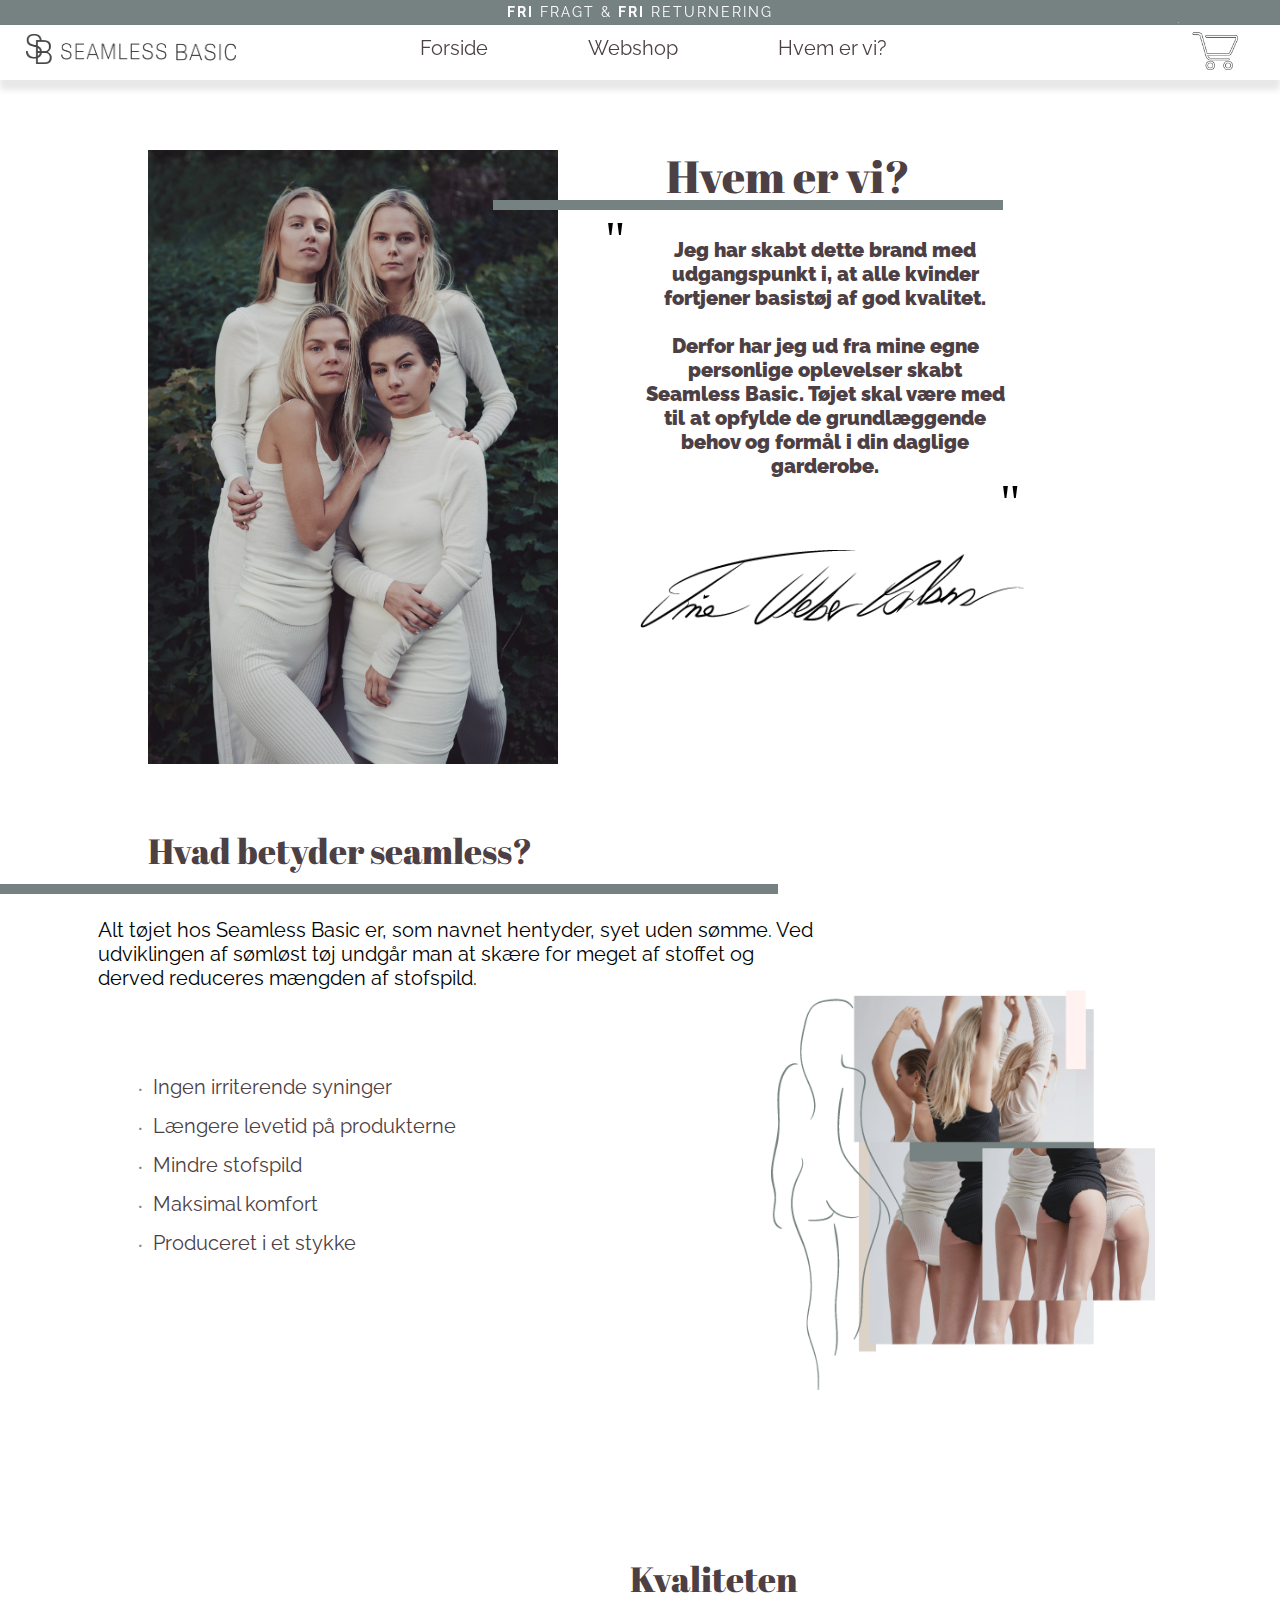
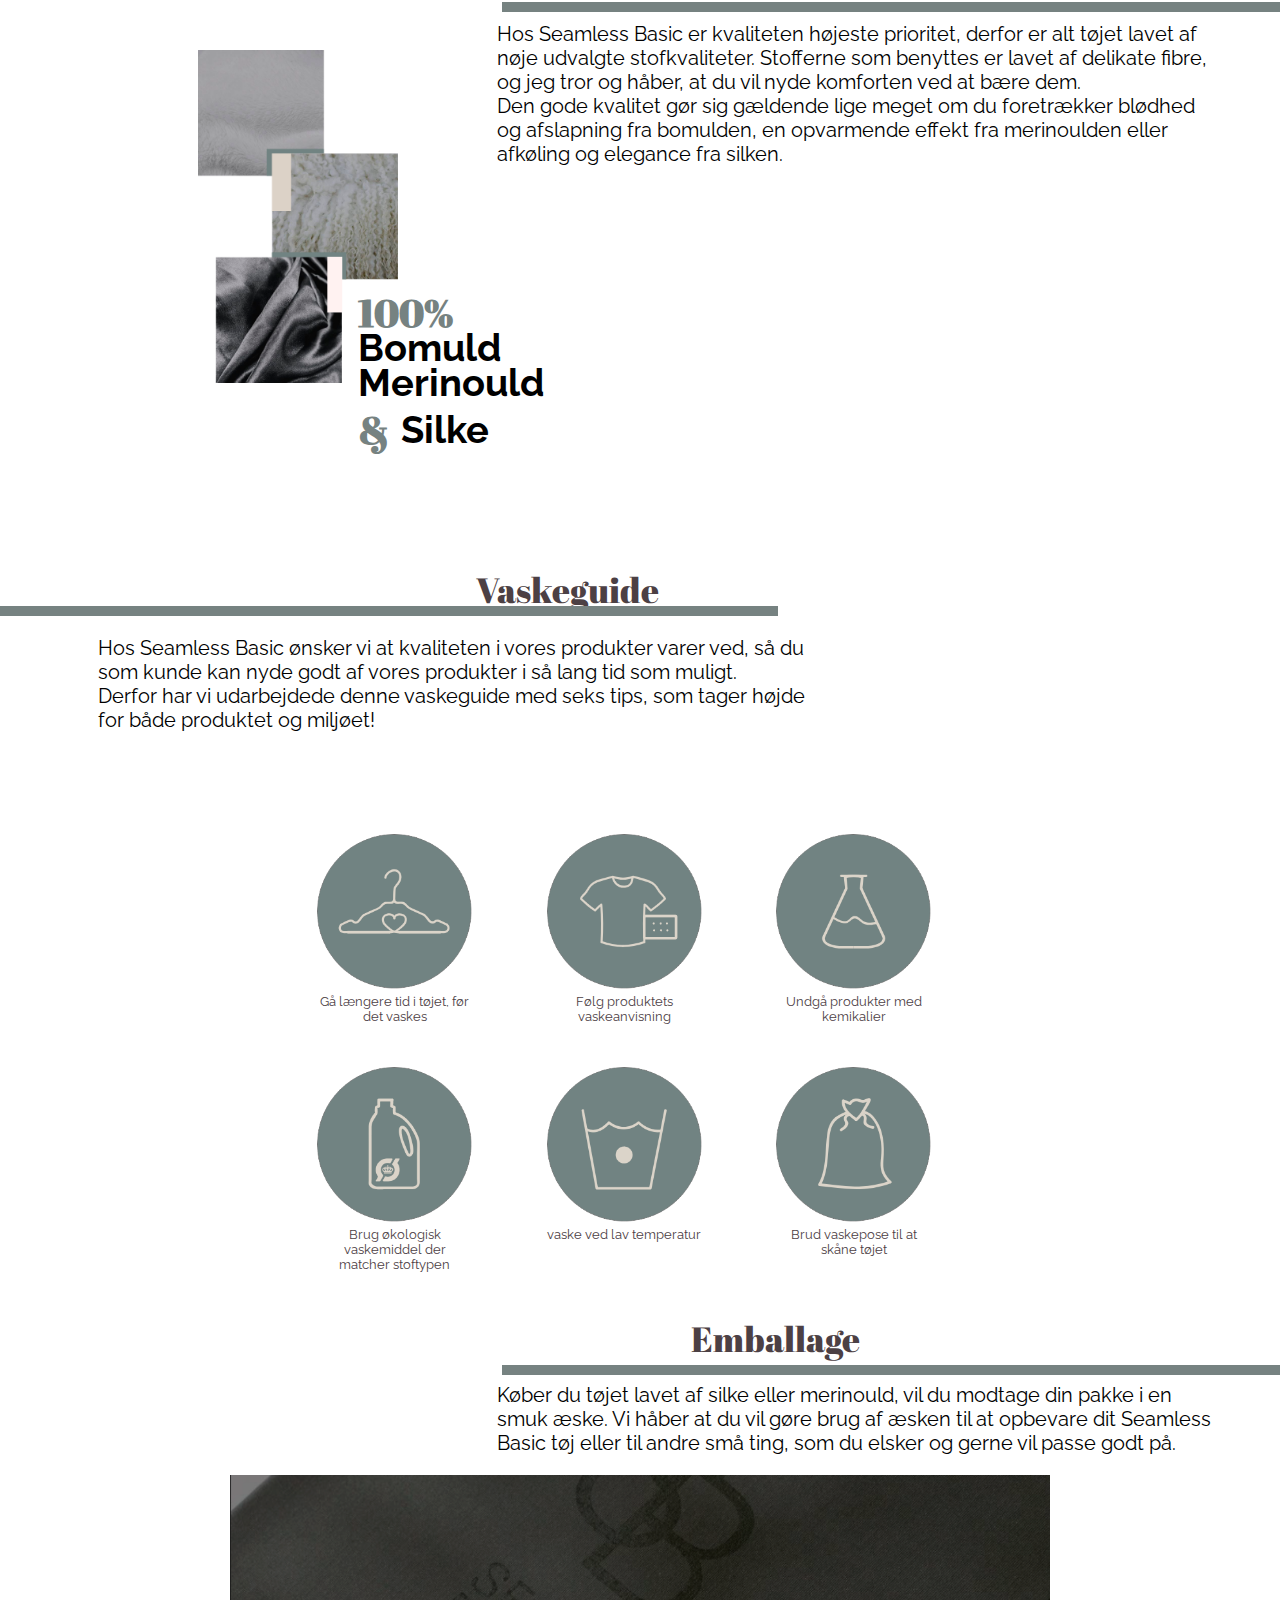
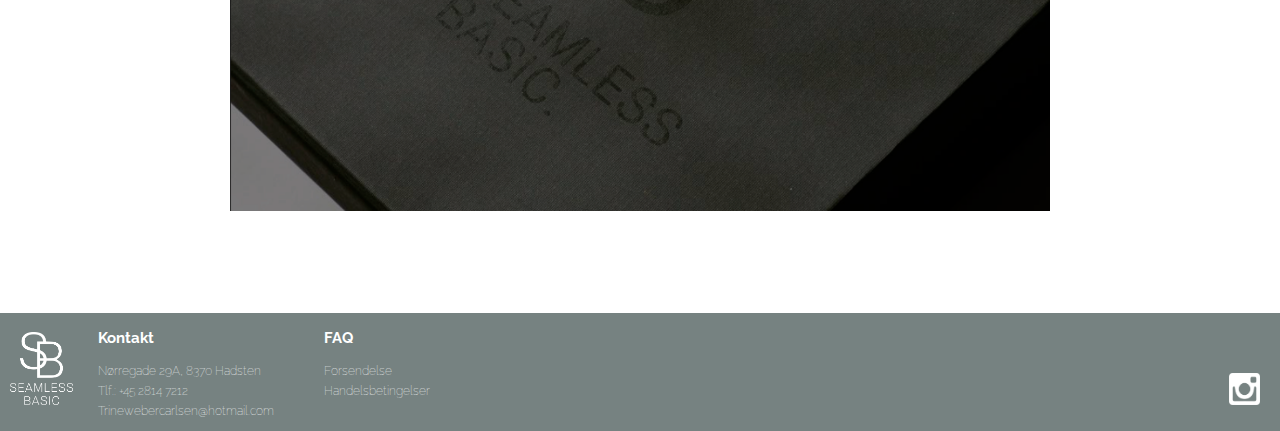
==== commit c7ddc905: "ændring af fejl" ====
--- a/hvemside.html
+++ b/hvemside.html
@@ -9,8 +9,9 @@
     <title>Seamless Basic</title>
     <meta name="description" content="Seamless Basic er tøjvirksomhed, som producerer basistøj i høj kvalitet.">
     <link rel="stylesheet" href="css/style.css">
-    <link rel="icon" type="images" href="images/morktlogo.png">
-    <link href="https://fonts.googleapis.com/css?family=Abril+Fatface|Raleway" rel="stylesheet">
+    <link rel="shortcut icon" type="image/png" href="images/morktlogo.png">
+    <link href="https://fonts.googleapis.com/css?family=Abril+Fatface" rel="stylesheet">
+    <link href="https://fonts.googleapis.com/css?family=Raleway" rel="stylesheet">
 
 </head>
 
@@ -35,7 +36,7 @@
     <header>
 
         <div class="fragt">
-            <p class="breaking" ""><span class="fed">FRI</span> FRAGT &amp; <span class="fed">FRI</span> RETURNERING</p>
+            <p class="breaking"><span class="fed">FRI</span> FRAGT &amp; <span class="fed">FRI</span> RETURNERING</p>
         </div>
 
         <!-- Åben burger menu med -->
@@ -59,7 +60,7 @@
         <section class="hvem_er_vi">
 
 
-            <img id="hvem_billede" src="images/hvem.png" alt="Billede af modeller med Seamless Basics tøj">
+            <img id="hvem_billede" src="images/hvem.jpeg" alt="Billede af modeller med Seamless Basics tøj">
 
 
             <h1 class="hvem_overskrift">Hvem er vi?</h1>
@@ -92,13 +93,12 @@
 
                 <ul id="seamless_liste">
                     <li>Ingen irriterende syninger</li>
-                    <br>
                     <li>Længere levetid på produkterne</li>
-                    <br>
+                    
                     <li>Mindre stofspild</li>
-                    <br>
+                
                     <li>Maksimal komfort</li>
-                    <br>
+                    
                     <li>Produceret i et stykke</li>
                 </ul>
 
@@ -143,46 +143,46 @@
             <p class="hvem_tekst web_tekst_left"> Hos Seamless Basic ønsker vi at kvaliteten i vores produkter varer ved, så du som kunde kan nyde godt af vores produkter i så lang tid som muligt. <br> Derfor har vi udarbejdede denne vaskeguide med seks tips, som tager højde for både produktet og miljøet!
             </p>
 
-            <article id="guide">
+            <div id="guide">
 
                 <div class="guide_gruppe">
                     <img class="guide_img" src="images/krog.png" alt="Guide til at passe bedre på dit tøj">
 
-                    <p class="ikon1">Gå længere tid i tøjet, før det vaskes</p>
+                    <p>Gå længere tid i tøjet, før det vaskes</p>
                 </div>
 
                 <div class="guide_gruppe">
                     <img class="guide_img" src="images/vaskeanvisning.png" alt="Guide til at passe bedre på dit tøj">
 
-                    <p class="ikon2">Følg produktets vaskeanvisning</p>
+                    <p>Følg produktets vaskeanvisning</p>
                 </div>
 
                 <div class="guide_gruppe">
                     <img class="guide_img" src="images/kemikalier.png" alt="Guide til at passe bedre på dit tøj">
 
-                    <p id="ikon2">Undgå produkter med kemikalier</p>
+                    <p>Undgå produkter med kemikalier</p>
                 </div>
 
                 <div class="guide_gruppe">
                     <img class="guide_img" src="images/vaskemiddel.png" alt="Guide til at passe bedre på dit tøj">
 
-                    <p id="ikon2">Brug økologisk vaskemiddel der matcher stoftypen</p>
+                    <p>Brug økologisk vaskemiddel der matcher stoftypen</p>
                 </div>
 
                 <div class="guide_gruppe">
                     <img class="guide_img" src="images/kold_vask.png" alt="Guide til at passe bedre på dit tøj">
 
-                    <p id="ikon2">vaske ved lav temperatur</p>
+                    <p>vaske ved lav temperatur</p>
                 </div>
 
 
                 <div class="guide_gruppe">
                     <img class="guide_img" src="images/vaskepose.png" alt="Guide til at passe bedre på dit tøj">
 
-                    <p id="ikon2">Brud vaskepose til at skåne tøjet</p>
-                </div>
-
-            </article>
+                    <p>Brud vaskepose til at skåne tøjet</p>
+                </div>
+
+            </div>
         </section>
 
 
@@ -192,12 +192,12 @@
 
             <div class="hvem_streg hvem_streg5"> </div>
 
-            <article class="emba_afsnit">
+            <div class="emba_afsnit">
                 <p class="hvem_tekst web_tekst_right"> Køber du tøjet lavet af silke eller merinould, vil du modtage din pakke i en smuk æske. Vi håber at du vil gøre brug af æsken til at opbevare dit Seamless Basic tøj eller til andre små ting, som du elsker og gerne vil passe godt på.
                 </p>
 
                 <img id="emba_billede" src="images/embalage_hvem.png" alt="Et billede af den eksklusive indpakning">
-            </article>
+            </div>
 
         </section>
 
--- a/css/style.css
+++ b/css/style.css
@@ -194,30 +194,25 @@
     border:none;
     background-color:#FFFFFF;
     color:#5C5255;
-    width:97px;
-    height:30px;
-    top:91%;
-    left:66%;
-    
-}
-
-.hero a{
-    background-color:#FFFFFF;
-    color:#5C5255;
     font-family: 'Abril Fatface';
-    font-size: 16px;   
+    font-size: 16px;
+    text-decoration: underline;
+    width:100px;
+    height:33px;
+    top:89%;
+    left:55%;
+    
 }
 
 .tekst{
     position:absolute;
-    top:45%;
+    top:47%;
     left:14%;
     color:white;
 }
 
 .tekst h1{
     margin-bottom: 0;
-    
     width:100%;
 }
 
@@ -341,7 +336,7 @@
     margin-right: 10%;
 }
 .filterdrop {
-    background-color: #ffff;
+    background-color: white;
     color: white;
     padding: 16px;
     font-size: 16px;
@@ -679,7 +674,6 @@
     font-family:  'Raleway', sans-serif;
     font-size: 16px;
     text-decoration: none;
-    width: 
 }
 
 .kurv_tom_container{
@@ -852,6 +846,9 @@
     color: #4C4044;
 }
 
+#seamless_liste li{
+    margin-top: 15px;
+}
 
 
 /*styling som fjerne de sorte prikker*/
@@ -1143,13 +1140,12 @@
     
     .tekst{
     left:43%;
-    top:50%
+    top:52%
 }
 
 .tekst h1{
     
     font-size: 30px;
-    
     
 }
 
@@ -1721,13 +1717,8 @@
     
     /*Hero image - forside*/
     
-    .tekst{
-        top:52%;
-    }
-    
     .tekst h1{
         font-size: 40px;
-        
     }
     
     .tekst p{
@@ -1952,18 +1943,15 @@
     
     .tekst {
     
-        top:56%;
+        top:58%;
     }
     
     .hero button{
-        width: 160px;
-        height:50px;
+        width: 170px;
+        height:60px;
+        font-size:28px;
         top:87%;
         left:81%
-    }
-    
-    .hero a{
-        font-size:24px;
     }
     
     /*teaser på forside*/
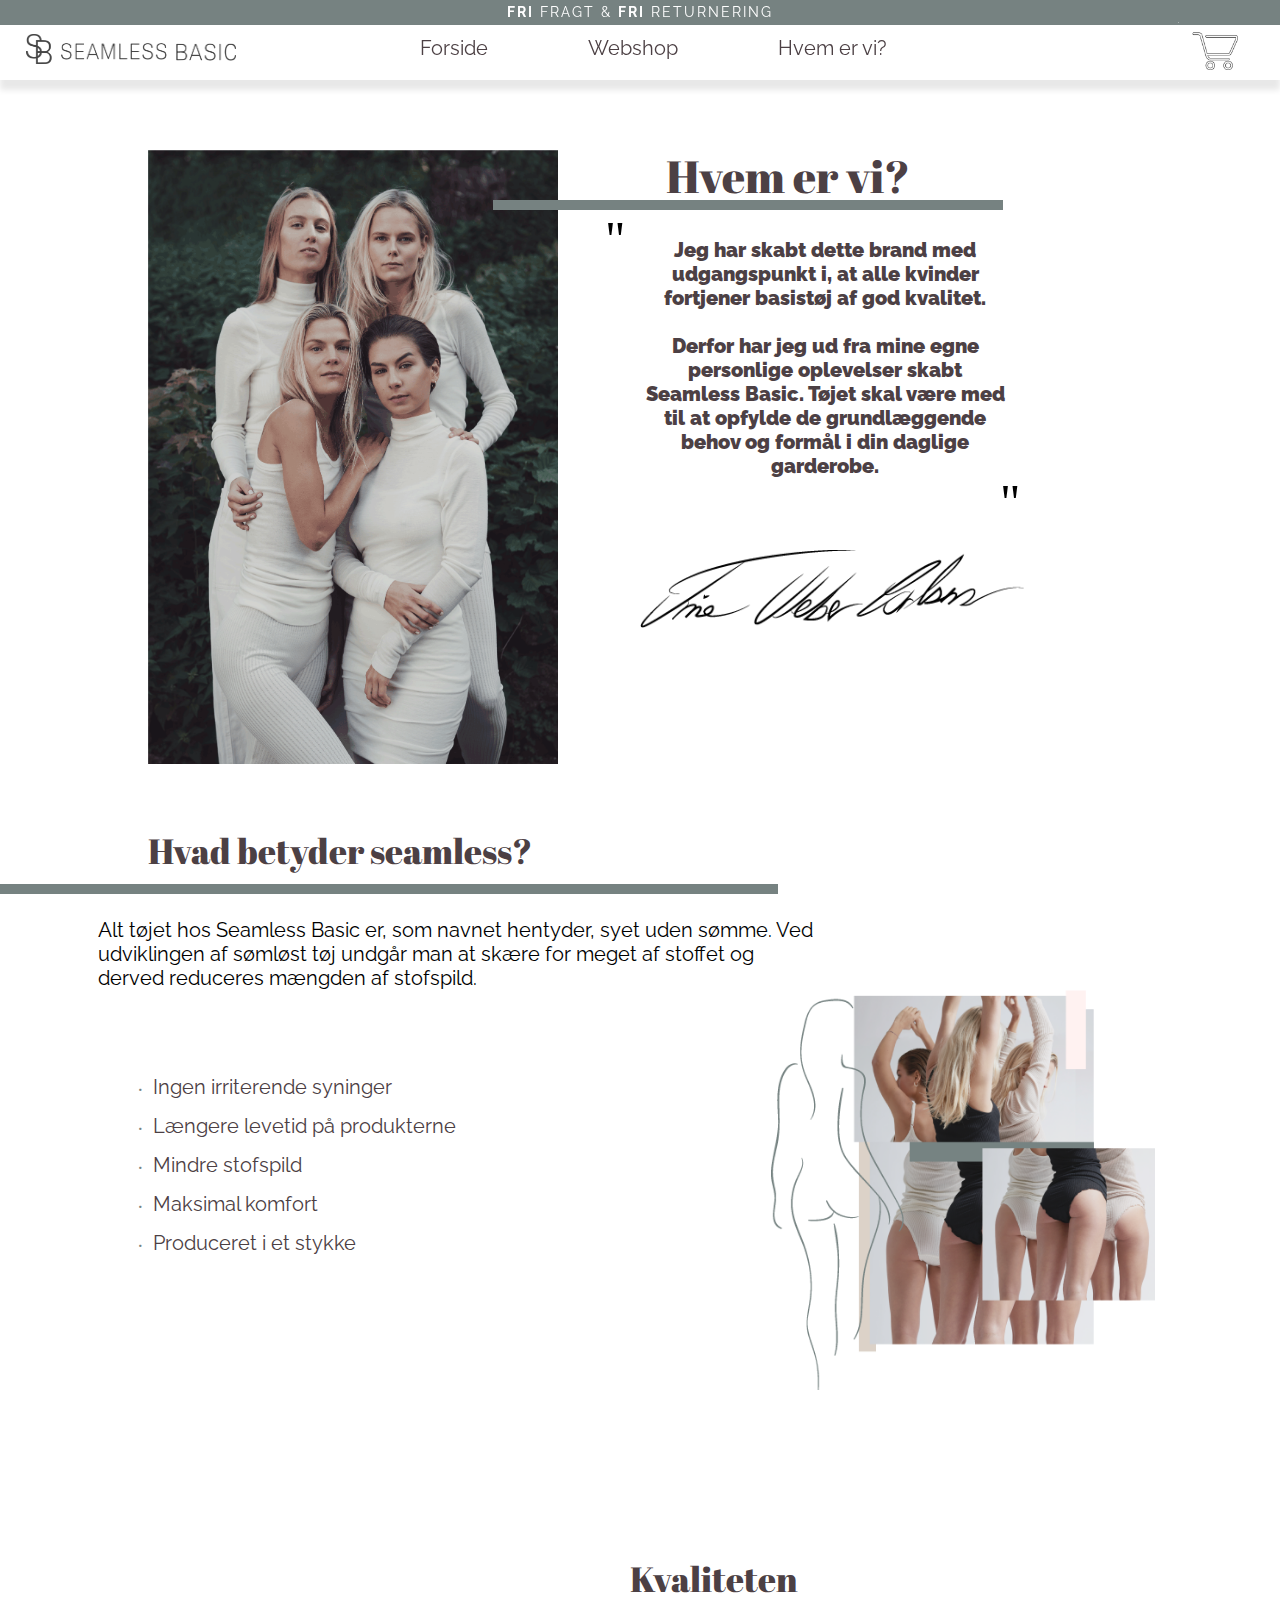
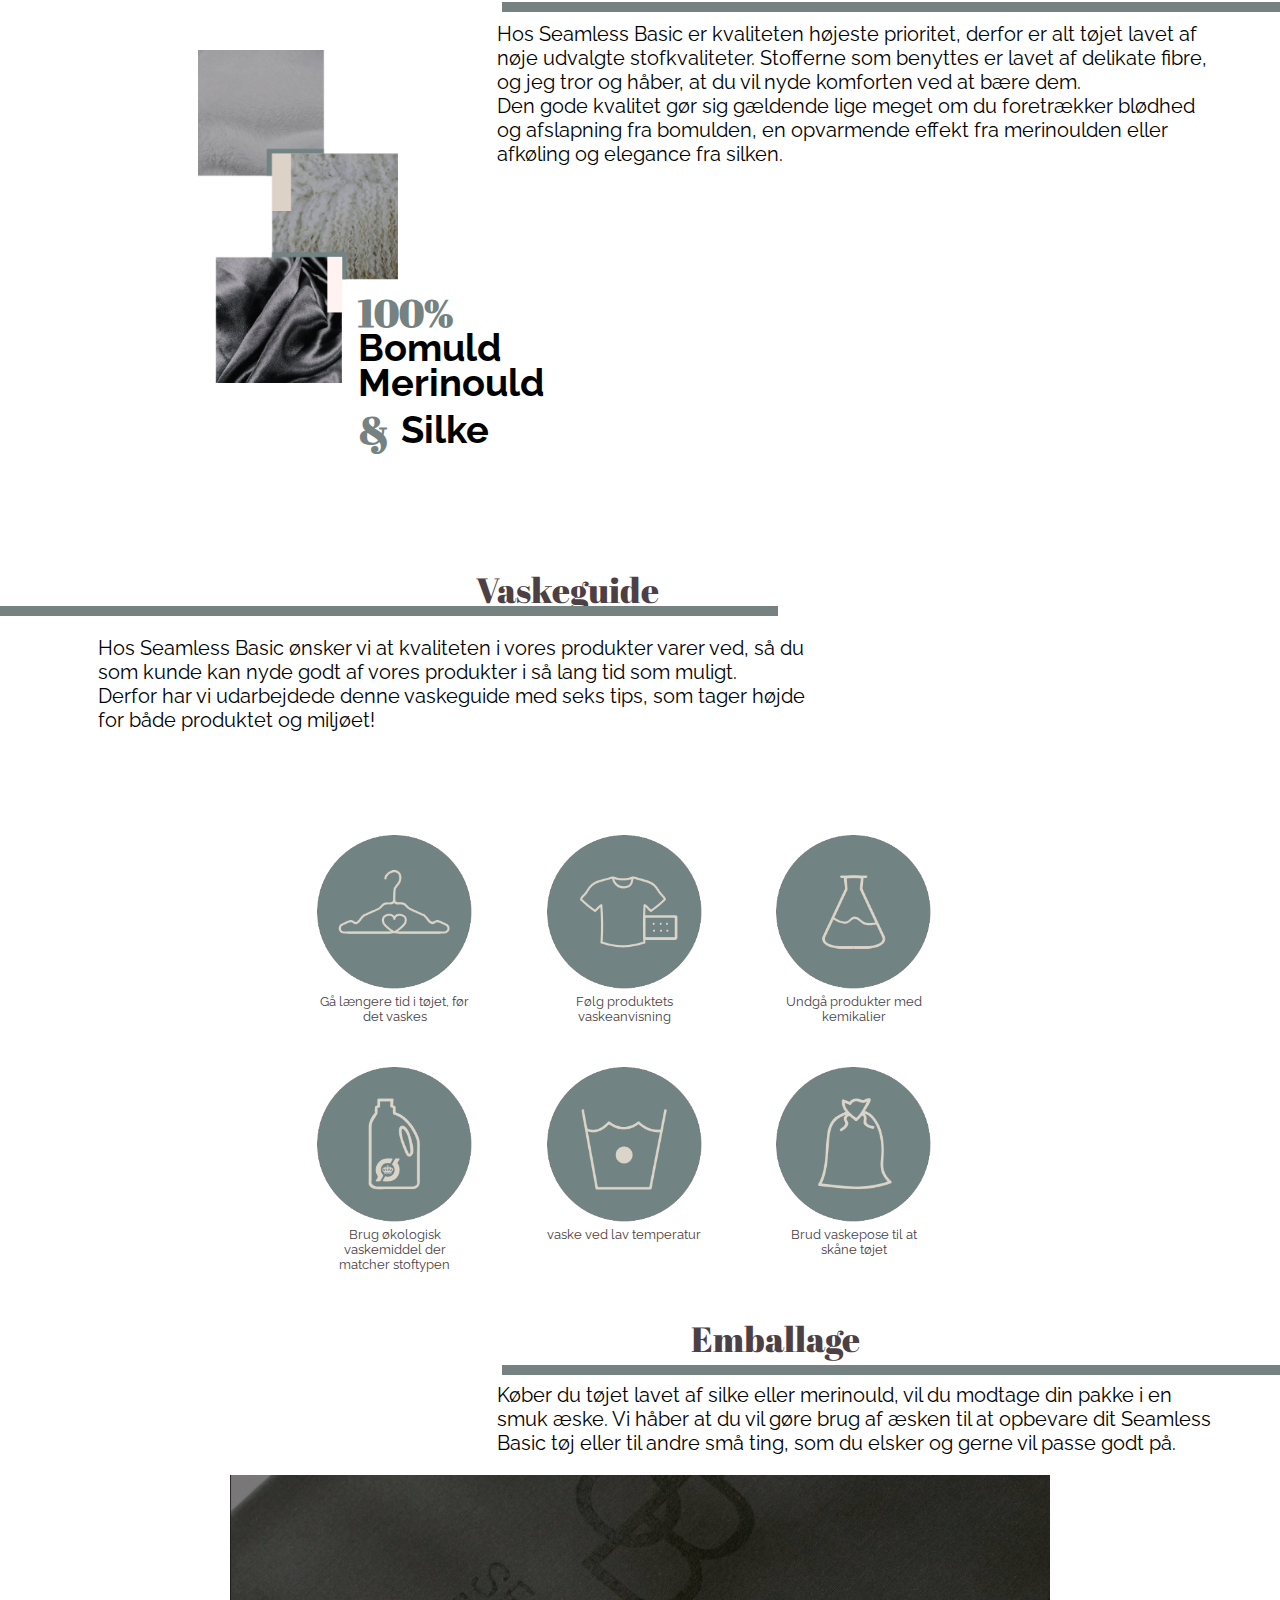
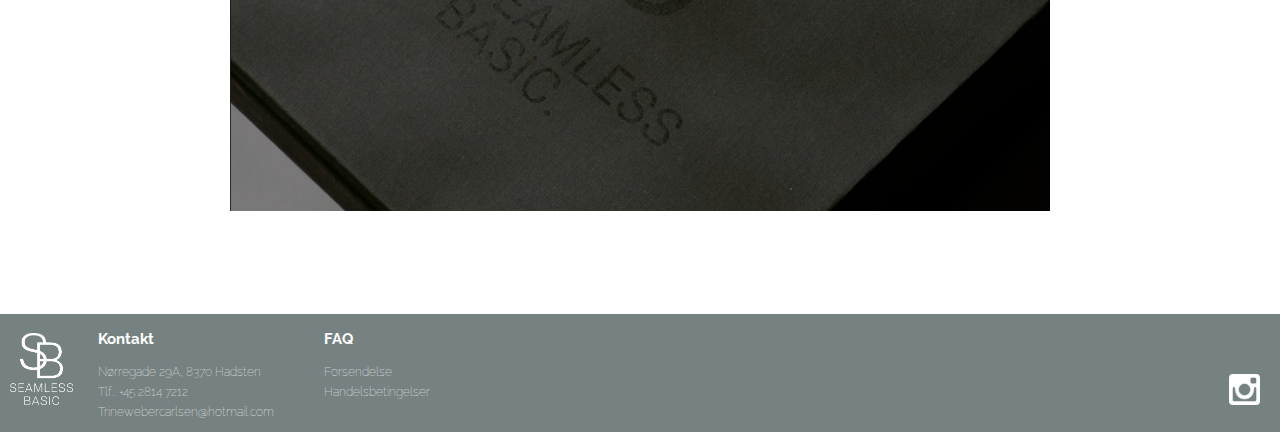
==== commit 72c2c382: "Merge branch 'master' of https://github.com/lasseskovrasmussen/seamless-basic" ====
--- a/hvemside.html
+++ b/hvemside.html
@@ -60,7 +60,7 @@
         <section class="hvem_er_vi">
 
 
-            <img id="hvem_billede" src="images/hvem.jpeg" alt="Billede af modeller med Seamless Basics tøj">
+            <img id="hvem_billede" src="images/hvem.png" alt="Billede af modeller med Seamless Basics tøj">
 
 
             <h1 class="hvem_overskrift">Hvem er vi?</h1>
--- a/css/style.css
+++ b/css/style.css
@@ -194,25 +194,30 @@
     border:none;
     background-color:#FFFFFF;
     color:#5C5255;
+    width:97px;
+    height:30px;
+    top:91%;
+    left:66%;
+    
+}
+
+.hero a{
+    background-color:#FFFFFF;
+    color:#5C5255;
     font-family: 'Abril Fatface';
-    font-size: 16px;
-    text-decoration: underline;
-    width:100px;
-    height:33px;
-    top:89%;
-    left:55%;
-    
+    font-size: 16px;   
 }
 
 .tekst{
     position:absolute;
-    top:47%;
+    top:45%;
     left:14%;
     color:white;
 }
 
 .tekst h1{
     margin-bottom: 0;
+    
     width:100%;
 }
 
@@ -1140,12 +1145,13 @@
     
     .tekst{
     left:43%;
-    top:52%
+    top:50%
 }
 
 .tekst h1{
     
     font-size: 30px;
+    
     
 }
 
@@ -1717,8 +1723,13 @@
     
     /*Hero image - forside*/
     
+    .tekst{
+        top:52%;
+    }
+    
     .tekst h1{
         font-size: 40px;
+        
     }
     
     .tekst p{
@@ -1943,15 +1954,18 @@
     
     .tekst {
     
-        top:58%;
+        top:56%;
     }
     
     .hero button{
-        width: 170px;
-        height:60px;
-        font-size:28px;
+        width: 160px;
+        height:50px;
         top:87%;
         left:81%
+    }
+    
+    .hero a{
+        font-size:24px;
     }
     
     /*teaser på forside*/
